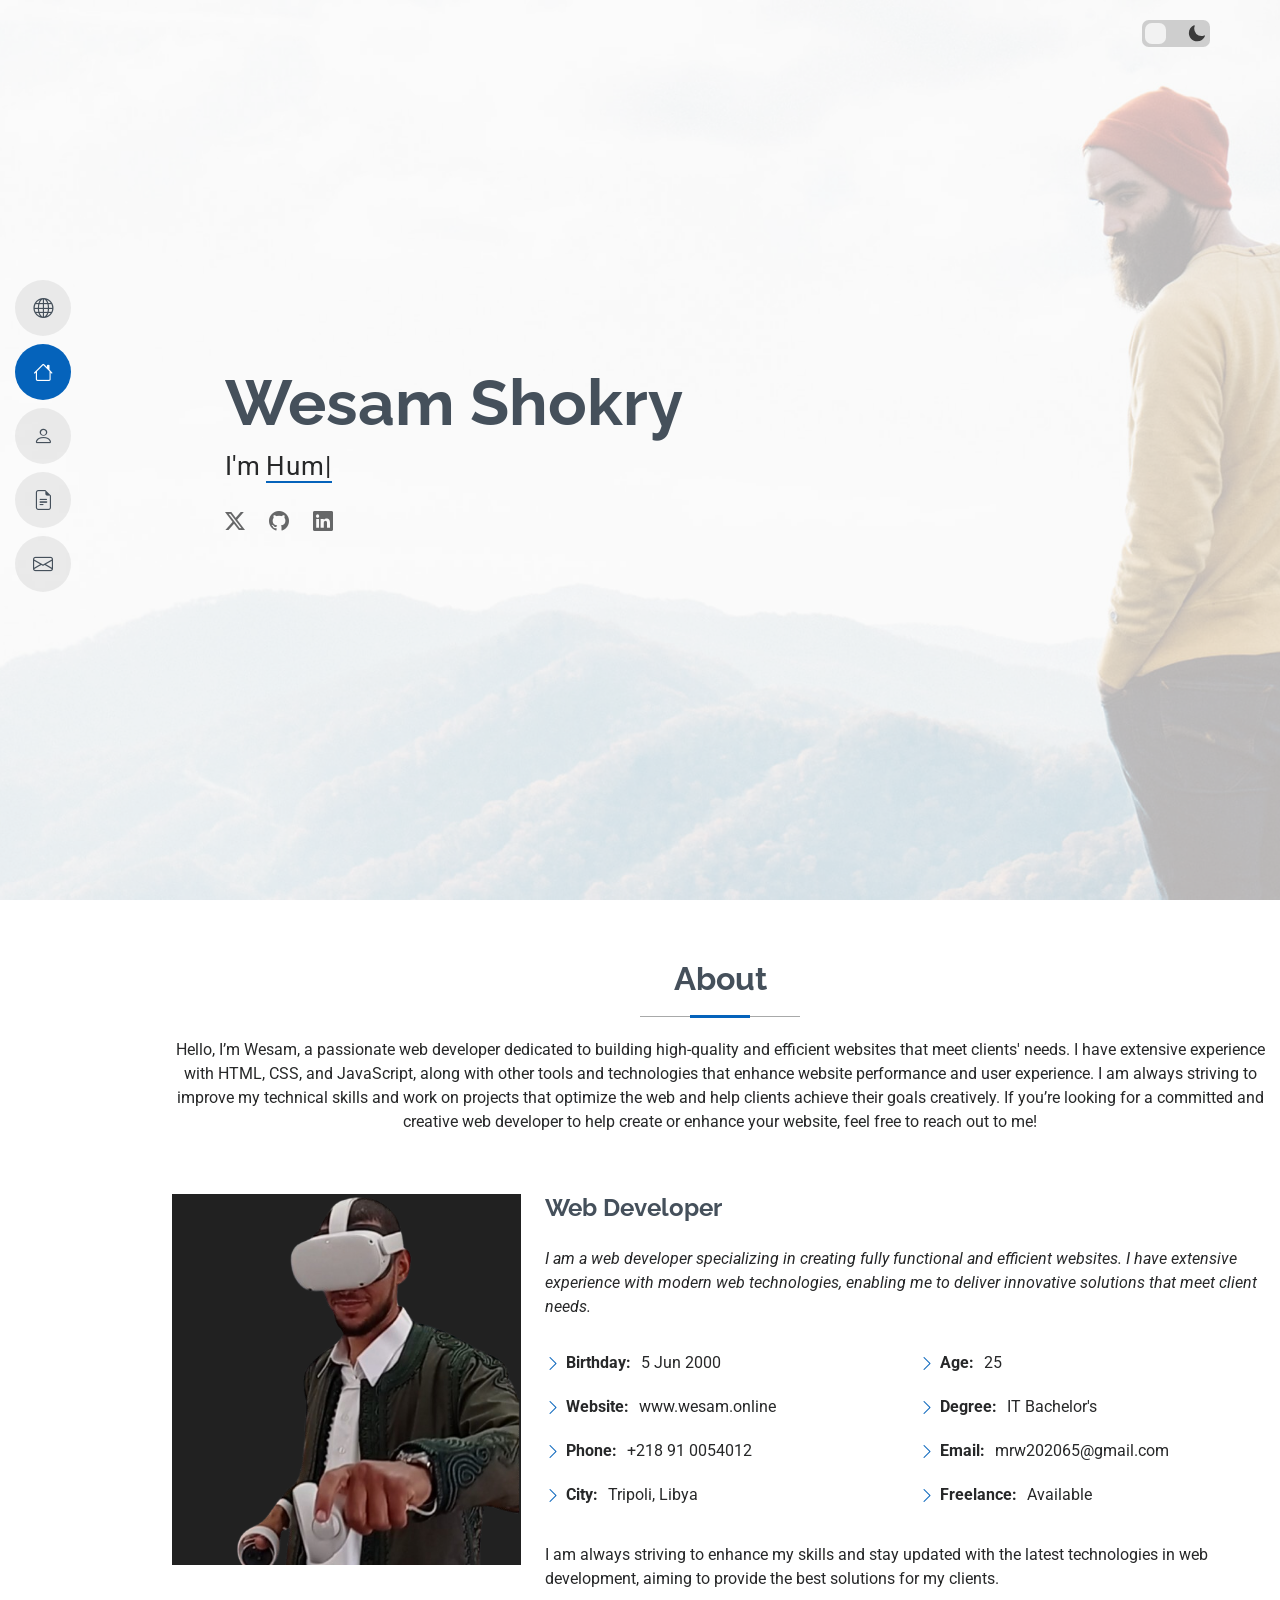
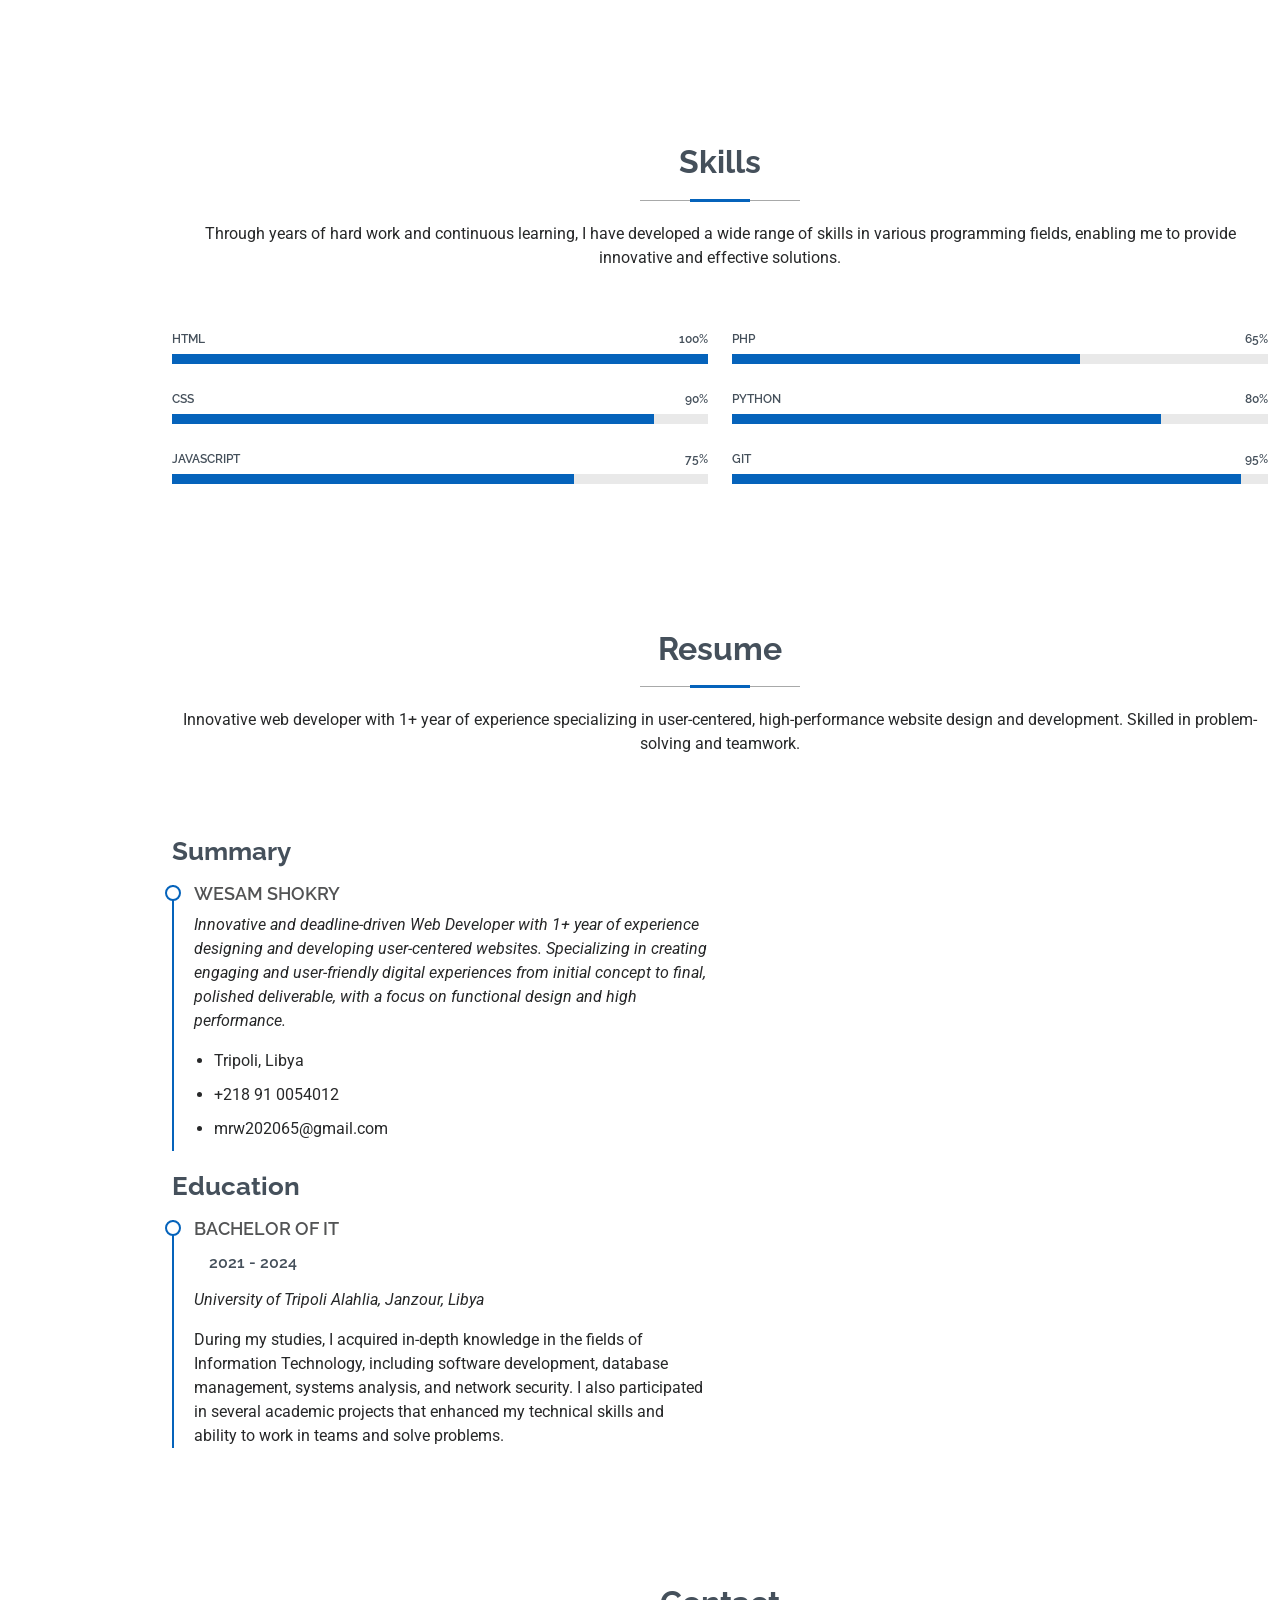
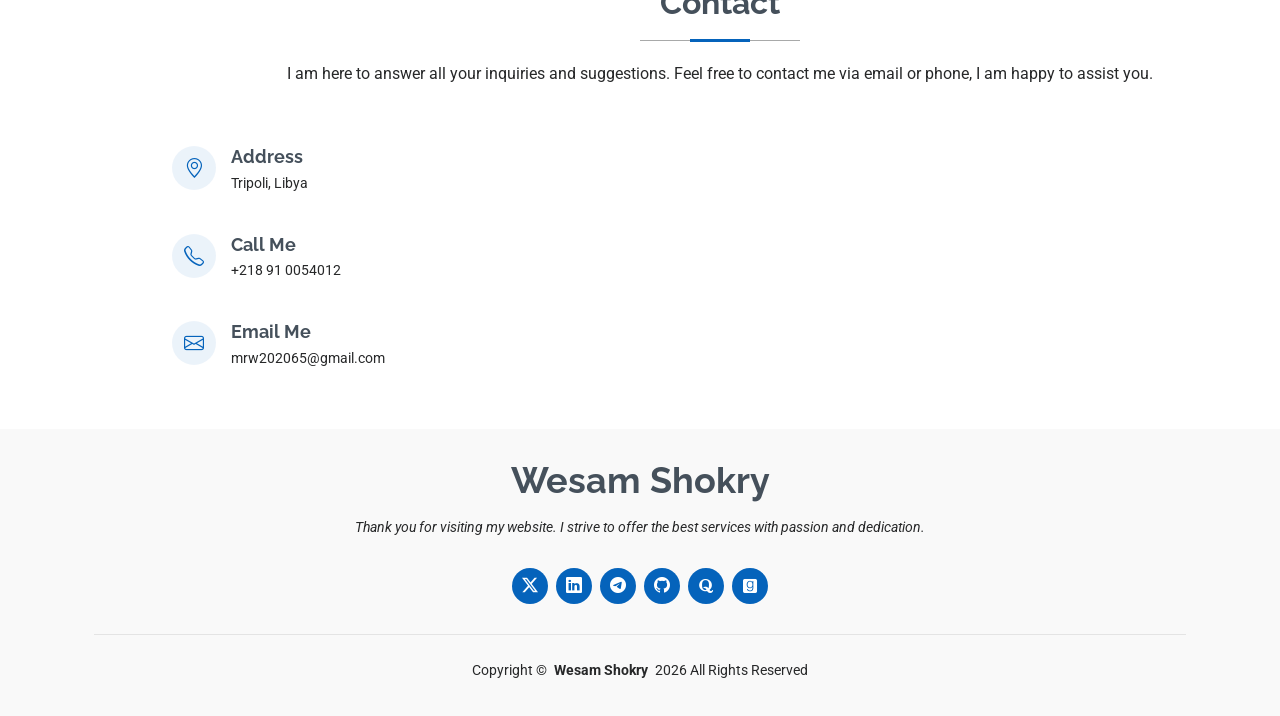
==== index.html @ 564a49e4 "more fixes" ====
<!DOCTYPE html>
<html lang="en">

<head>
  <meta charset="utf-8">
  <meta content="width=device-width, initial-scale=1.0" name="viewport">
  <title>Wesam | Web Developer</title>
  <meta content="Explore Wesam's portfolio, resume, and projects as a full-stack developer specializing in modern web technologies." name="description">
  <meta content="Wesam full-stack Developer Libya online front-end back-end php javascript html css bootstrap laravel web Freelance Freelancer btc bitcoin ai openai chatgpt Technology" name="keywords">
  
  <!-- Ads link -->
  <meta name="google-adsense-account" content="ca-pub-3912345418127431">

  <!-- Favicons -->
  <link href="assets/img/favicon.png" rel="icon">
  <link href="assets/img/apple-touch-icon.png" rel="apple-touch-icon">
  <link href="assets/img/android-chrome.png" rel="icon">

  <!-- Fonts -->
  <link href="https://fonts.googleapis.com" rel="preconnect">
  <link href="https://fonts.gstatic.com" rel="preconnect" crossorigin>
  <link href="https://fonts.googleapis.com/css2?family=Roboto:ital,wght@0,100;0,300;0,400;0,500;0,700;0,900;1,100;1,300;1,400;1,500;1,700;1,900&family=Poppins:ital,wght@0,100;0,200;0,300;0,400;0,500;0,600;0,700;0,800;0,900;1,100;1,200;1,300;1,400;1,500;1,600;1,700;1,800;1,900&family=Raleway:ital,wght@0,100;0,200;0,300;0,400;0,500;0,600;0,700;0,800;0,900;1,100;1,200;1,300;1,400;1,500;1,600;1,700;1,800;1,900&display=swap" rel="stylesheet">

  <!-- Vendor CSS Files -->
  <link href="assets/vendor/bootstrap/css/bootstrap.min.css" rel="stylesheet">
  <link href="assets/vendor/bootstrap-icons/bootstrap-icons.css" rel="stylesheet">
  <link href="assets/vendor/aos/aos.css" rel="stylesheet">
  <link href="assets/vendor/glightbox/css/glightbox.min.css" rel="stylesheet">
  <link href="assets/vendor/swiper/swiper-bundle.min.css" rel="stylesheet">

  <link href="https://cdnjs.cloudflare.com/ajax/libs/font-awesome/6.0.0/css/all.min.css" rel="stylesheet">


  <!-- Main CSS File -->
  <link href="assets/css/main.css" rel="stylesheet">
  <!-- Dark Theme CSS -->
  <link href="assets/css/dark.css" rel="stylesheet">
  

</head>

<body class="index-page">

  <!-- ************************************* -->
    
    <!-- Dark theme button -->
    <div class="theme-switch pos">
      <input type="checkbox" id="theme-checkbox" />
      <label for="theme-checkbox">
          <div></div>
          <span>
          <svg
              xmlns="http://www.w3.org/2000/svg"
              viewBox="0 0 24 24"
              fill="currentColor"
              class="w-6 h-6"
          >
              <path
              fill-rule="evenodd"
              d="M9.528 1.718a.75.75 0 01.162.819A8.97 8.97 0 009 6a9 9 0 009 9 8.97 8.97 0 003.463-.69.75.75 0 01.981.98 10.503 10.503 0 01-9.694 6.46c-5.799 0-10.5-4.701-10.5-10.5 0-4.368 2.667-8.112 6.46-9.694a.75.75 0 01.818.162z"
              clip-rule="evenodd"
              ></path>
          </svg>
          </span>
          <span>
          <svg
              xmlns="http://www.w3.org/2000/svg"
              viewBox="0 0 24 24"
              fill="currentColor"
              class="w-6 h-6"
          >
              <path
              d="M12 2.25a.75.75 0 01.75.75v2.25a.75.75 0 01-1.5 0V3a.75.75 0 01.75-.75zM7.5 12a4.5 4.5 0 119 0 4.5 4.5 0 01-9 0zM18.894 6.166a.75.75 0 00-1.06-1.06l-1.591 1.59a.75.75 0 101.06 1.061l1.591-1.59zM21.75 12a.75.75 0 01-.75.75h-2.25a.75.75 0 010-1.5H21a.75.75 0 01.75.75zM17.834 18.894a.75.75 0 001.06-1.06l-1.59-1.591a.75.75 0 10-1.061 1.06l1.59 1.591zM12 18a.75.75 0 01.75.75V21a.75.75 0 01-1.5 0v-2.25A.75.75 0 0112 18zM7.758 17.303a.75.75 0 00-1.061-1.06l-1.591 1.59a.75.75 0 001.06 1.061l1.591-1.59zM6 12a.75.75 0 01-.75.75H3a.75.75 0 010-1.5h2.25A.75.75 0 016 12zM6.697 7.757a.75.75 0 001.06-1.06l-1.59-1.591a.75.75 0 00-1.061 1.06l1.59 1.591z"
              ></path>
          </svg>
          </span>
      </label>
      </div>
      
      <!-- **************************************** -->
  

  <header id="header" class="header d-flex flex-column justify-content-center">

    <i class="header-toggle d-xl-none bi bi-list"></i>

    <nav id="navmenu" class="navmenu">
      <ul>
        <li><a href="/ar" class="lang-icon"><i class="bi bi-globe navicon"></i><span></span></a></li>
        <li><a href="#hero" class="active"><i class="bi bi-house navicon"></i><span>Home</span></a></li>
        <li><a href="#about"><i class="bi bi-person navicon"></i><span>About</span></a></li>
        <li><a href="#resume"><i class="bi bi-file-earmark-text navicon"></i><span>Resume</span></a></li>
        <!-- <li><a href="#"><i class="bi bi-images navicon"></i><span>Portfolio</span></a></li>
        <li><a href="#"><i class="bi bi-hdd-stack navicon"></i><span>Services</span></a></li> -->
        <li><a href="#contact"><i class="bi bi-envelope navicon"></i><span>Contact</span></a></li>
      </ul>
    </nav>

  </header>

  <main class="main">

    <!-- Hero Section -->
    <section id="hero" class="hero section light-background">

      <img src="assets/img/hero-bg.jpg" alt="">

      <div class="container" data-aos="zoom-out">
        <div class="row justify-content-center">
          <div class="col-lg-9">
            <h2>Wesam Shokry</h2>
            <p>I'm <span class="typed" data-typed-items="Human, Developer, Freelancer, Reader">Human</span><span class="typed-cursor typed-cursor--blink" aria-hidden="true"></span></p>
            <div class="social-links">
              <a href="https://x.com/Wesam2021ly" target="_blank" rel="nofollow"><i class="bi bi-twitter-x"></i></a>
              <a href="https://github.com/Wesam-1110111" target="_blank" rel="nofollow"><i class="bi bi-github"></i></a>
              <a href="https://www.linkedin.com/in/wesam-shokry-24a627332" target="_blank" rel="nofollow"><i class="bi bi-linkedin"></i></a>
            </div>
          </div>
        </div>
      </div>

    </section><!-- /Hero Section -->

    <!-- *** -->
    <!-- <br>
    <br>
    <br>
    <h2 aling="center">This page is under update.. <i class="bi bi-gear"></i></h2>
    <br>
    <br>
    <br> -->
    <!-- *** -->

    <!-- About Section -->
    <section id="about" class="about section">

      <!-- Section Title -->
      <div class="container section-title" data-aos="fade-up">
        <h2>About</h2>
        <p>
          Hello, I’m Wesam, a passionate web developer dedicated to building high-quality and efficient websites that meet clients' needs. I have extensive experience with HTML, CSS, and JavaScript, along with other tools and technologies that enhance website performance and user experience.
          I am always striving to improve my technical skills and work on projects that optimize the web and help clients achieve their goals creatively.
          If you’re looking for a committed and creative web developer to help create or enhance your website, feel free to reach out to me!
        </p>
      </div><!-- End Section Title -->

      <div class="container" data-aos="fade-up" data-aos-delay="100">

        <div class="row gy-4 justify-content-center">
          <div class="col-lg-4">
            <img src="assets/img/profile-img-2.png" class="img-fluid" alt="photo">
          </div>
          <div class="col-lg-8 content">
            <h2>Web Developer</h2>
            <p class="fst-italic py-3">
              I am a web developer specializing in creating fully functional and efficient websites. 
              I have extensive experience with modern web technologies, enabling me to deliver innovative solutions that meet client needs.
            </p>
            <div class="row">
              <div class="col-lg-6">
                <ul>
                  <li><i class="bi bi-chevron-right"></i> <strong>Birthday:</strong> <span>5 Jun 2000</span></li>
                  <li><i class="bi bi-chevron-right"></i> <strong>Website:</strong> <span>www.wesam.online</span></li>
                  <li><i class="bi bi-chevron-right"></i> <strong>Phone:</strong> <span>+218 91 0054012</span></li>
                  <li><i class="bi bi-chevron-right"></i> <strong>City:</strong> <span>Tripoli, Libya</span></li>
                </ul>
              </div>
              <div class="col-lg-6">
                <ul>
                  <li><i class="bi bi-chevron-right"></i> <strong>Age:</strong> <span>25</span></li>
                  <li><i class="bi bi-chevron-right"></i> <strong>Degree:</strong> <span>IT Bachelor's</span></li>
                  <li><i class="bi bi-chevron-right"></i> <strong>Email:</strong> <span>mrw202065@gmail.com</span></li>
                  <li><i class="bi bi-chevron-right"></i> <strong>Freelance:</strong> <span>Available</span></li>
                </ul>
              </div>
            </div>
            <p class="py-3">
              I am always striving to enhance my skills and stay updated with the latest technologies in web development,
               aiming to provide the best solutions for my clients.
            </p>
          </div>
        </div>

      </div>

    </section><!-- /About Section -->
    
    <!-- Skills Section -->
    <section id="skills" class="skills section">

      <!-- Section Title -->
      <div class="container section-title" data-aos="fade-up">
        <h2>Skills</h2>
        <p>Through years of hard work and continuous learning, I have developed a wide range of skills in various programming fields, enabling me to provide innovative and effective solutions.</p>
      </div><!-- End Section Title -->

      <div class="container" data-aos="fade-up" data-aos-delay="100">

        <div class="row skills-content skills-animation">

          <div class="col-lg-6">

            <div class="progress">
              <span class="skill"><span>HTML</span> <i class="val">100%</i></span>
              <div class="progress-bar-wrap">
                <div class="progress-bar" role="progressbar" aria-valuenow="100" aria-valuemin="0" aria-valuemax="100"></div>
              </div>
            </div><!-- End Skills Item -->

            <div class="progress">
              <span class="skill"><span>CSS</span> <i class="val">90%</i></span>
              <div class="progress-bar-wrap">
                <div class="progress-bar" role="progressbar" aria-valuenow="90" aria-valuemin="0" aria-valuemax="100"></div>
              </div>
            </div><!-- End Skills Item -->

            <div class="progress">
              <span class="skill"><span>JavaScript</span> <i class="val">75%</i></span>
              <div class="progress-bar-wrap">
                <div class="progress-bar" role="progressbar" aria-valuenow="75" aria-valuemin="0" aria-valuemax="100"></div>
              </div>
            </div><!-- End Skills Item -->

          </div>

          <div class="col-lg-6">

            <div class="progress">
              <span class="skill"><span>PHP</span> <i class="val">65%</i></span>
              <div class="progress-bar-wrap">
                <div class="progress-bar" role="progressbar" aria-valuenow="65" aria-valuemin="0" aria-valuemax="100"></div>
              </div>
            </div><!-- End Skills Item -->

            <div class="progress">
              <span class="skill"><span>Python</span> <i class="val">80%</i></span>
              <div class="progress-bar-wrap">
                <div class="progress-bar" role="progressbar" aria-valuenow="80" aria-valuemin="0" aria-valuemax="100"></div>
              </div>
            </div><!-- End Skills Item -->

            <div class="progress">
              <span class="skill"><span>Git</span> <i class="val">95%</i></span>
              <div class="progress-bar-wrap">
                <div class="progress-bar" role="progressbar" aria-valuenow="95" aria-valuemin="0" aria-valuemax="100"></div>
              </div>
            </div><!-- End Skills Item -->

          </div>

        </div>

      </div>

    </section><!-- /Skills Section -->
    

    <!-- Resume Section -->
    <section id="resume" class="resume section">

      <!-- Section Title -->
      <div class="container section-title" data-aos="fade-up">
        <h2>Resume</h2>
        <p>Innovative web developer with 1+ year of experience specializing in user-centered, high-performance website design and development. Skilled in problem-solving and teamwork.</p>
      </div><!-- End Section Title -->

      <div class="container">

        <div class="row">

          <div class="col-lg-6" data-aos="fade-up" data-aos-delay="100">
            <h3 class="resume-title">Summary</h3>

            <div class="resume-item pb-0">
              <h4>Wesam Shokry</h4>
              <p><em>Innovative and deadline-driven Web Developer with 1+ year of experience designing and developing user-centered websites. Specializing in creating engaging and user-friendly digital experiences from initial concept to final, polished deliverable, with a focus on functional design and high performance.</em></p>
              <ul>
                <li>Tripoli, Libya</li>
                <li>+218 91 0054012</li>
                <li>mrw202065@gmail.com</li>
              </ul>
            </div><!-- End Resume Item -->

            <h3 class="resume-title">Education</h3>
            <div class="resume-item">
              <h4>Bachelor of IT</h4>
              <h5>2021 - 2024</h5>
              <p><em>University of Tripoli Alahlia, Janzour, Libya</em></p>
              <p>
                During my studies, I acquired in-depth knowledge in the fields of Information Technology, 
                including software development, database management, systems analysis, and network security. 
                I also participated in several academic projects that enhanced my technical skills and ability to work in teams and solve problems.
              </p>
            </div><!-- End Resume Item -->

          </div>

          <!-- <div class="col-lg-6" data-aos="fade-up" data-aos-delay="200">
            <h3 class="resume-title">Professional Experience</h3>
            *
            * in the future
            *
          </div> -->

        </div>

      </div>

    </section><!-- /Resume Section -->

    <!-- Contact Section -->
    <section id="contact" class="contact section">

      <!-- Section Title -->
      <div class="container section-title" data-aos="fade-up">
        <h2>Contact</h2>
        <p>I am here to answer all your inquiries and suggestions. Feel free to contact me via email or phone, I am happy to assist you.</p>
      </div><!-- End Section Title -->

      <div class="container" data-aos="fade" data-aos-delay="100">

        <div class="row gy-4">

          <div class="col-lg-4">
            <div class="info-item d-flex" data-aos="fade-up" data-aos-delay="200">
              <i class="bi bi-geo-alt flex-shrink-0"></i>
              <div>
                <h3>Address</h3>
                <p>Tripoli, Libya</p>
              </div>
            </div><!-- End Info Item -->

            <div class="info-item d-flex" data-aos="fade-up" data-aos-delay="300">
              <i class="bi bi-telephone flex-shrink-0"></i>
              <div>
                <h3>Call Me</h3>
                <p>+218 91 0054012</p>
              </div>
            </div><!-- End Info Item -->

            <div class="info-item d-flex" data-aos="fade-up" data-aos-delay="400">
              <i class="bi bi-envelope flex-shrink-0"></i>
              <div>
                <h3>Email Me</h3>
                <p>mrw202065@gmail.com</p>
              </div>
            </div><!-- End Info Item -->

          </div>

          <!-- <div class="col-lg-8">
            <form action="forms/contact.php" method="post" class="php-email-form" data-aos="fade-up" data-aos-delay="200">
              <div class="row gy-4">

                <div class="col-md-6">
                  <input type="text" name="name" class="form-control" placeholder="Your Name" required="">
                </div>

                <div class="col-md-6 ">
                  <input type="email" class="form-control" name="email" placeholder="Your Email" required="">
                </div>

                <div class="col-md-12">
                  <input type="text" class="form-control" name="subject" placeholder="Subject" required="">
                </div>

                <div class="col-md-12">
                  <textarea class="form-control" name="message" rows="6" placeholder="Message" required=""></textarea>
                </div>

                <div class="col-md-12 text-center">
                  <div class="loading">Loading</div>
                  <div class="error-message"></div>
                  <div class="sent-message">Your message has been sent. Thank you!</div>

                  <button type="submit">Send Message</button>
                </div>

              </div>
            </form>
          </div>End Contact Form -->

        </div>

      </div>

    </section><!-- /Contact Section -->


  </main>

  <footer id="footer" class="footer position-relative light-background">
    <div class="container">
      <h3 class="sitename">Wesam Shokry</h3>
      <p>Thank you for visiting my website. I strive to offer the best services with passion and dedication.</p>
      <div class="social-links d-flex justify-content-center">
        <!-- wesam social media accounts-->
        <a href="https://x.com/Wesam2021ly" target="_blank" rel="nofollow"><i class="bi bi-twitter-x"></i></a>
        <a href="https://www.linkedin.com/in/wesam-shokry-24a627332" target="_blank" rel="nofollow"><i class="bi bi-linkedin"></i></a>
        <a href="https://t.me/Mr_w_23" target="_blank" rel="nofollow"><i class="bi bi-telegram"></i></a>
        <a href="https://github.com/Wesam-1110111" target="_blank" rel="nofollow"><i class="bi bi-github"></i></a>
        <a href="https://ar.quora.com/profile/Wesam-Freeman" target="_blank" rel="nofollow"><i class="fab fa-quora"></i></a>
        <a href="https://www.goodreads.com/user/show/162466451-wesam" target="_blank" rel="nofollow"><i class="fab fa-goodreads"></i></a>
        <!-- **** -->
      </div>
      <div class="container">
        <div class="copyright">
          <span>Copyright ©</span> <strong class="px-1 sitename">Wesam Shokry</strong> <span> <span class="date">2025</span> All Rights Reserved</span>
        </div>
        <div class="credits">
          

        </div>
      </div>
    </div>
  </footer>

  <!-- Scroll Top -->
  <a href="#" id="scroll-top" class="scroll-top d-flex align-items-center justify-content-center"><i class="bi bi-arrow-up-short"></i></a>

  <!-- Preloader -->
  <div id="preloader"></div>

  <!-- Vendor JS Files -->
  <script src="assets/vendor/bootstrap/js/bootstrap.bundle.min.js"></script>
  <script src="assets/vendor/php-email-form/validate.js"></script>
  <script src="assets/vendor/aos/aos.js"></script>
  <script src="assets/vendor/typed.js/typed.umd.js"></script>
  <script src="assets/vendor/purecounter/purecounter_vanilla.js"></script>
  <script src="assets/vendor/waypoints/noframework.waypoints.js"></script>
  <script src="assets/vendor/glightbox/js/glightbox.min.js"></script>
  <script src="assets/vendor/imagesloaded/imagesloaded.pkgd.min.js"></script>
  <script src="assets/vendor/isotope-layout/isotope.pkgd.min.js"></script>
  <script src="assets/vendor/swiper/swiper-bundle.min.js"></script>

  <!-- Main JS File -->
  <script src="assets/js/main.js"></script>
  <!-- Dark Theme JS -->
  <script src="assets/js/dark.js"></script>

</body>

</html>
---- assets/css/main.css ----
/**
* Template Name: MyResume
* Template URL: https://bootstrapmade.com/free-html-bootstrap-template-my-resume/
* Updated: Jun 29 2024 with Bootstrap v5.3.3
* Author: BootstrapMade.com
* License: https://bootstrapmade.com/license/
*/

/*--------------------------------------------------------------
# Font & Color Variables
# Help: https://bootstrapmade.com/color-system/
--------------------------------------------------------------*/
/* Fonts */
:root {
  --default-font: "Roboto",  system-ui, -apple-system, "Segoe UI", Roboto, "Helvetica Neue", Arial, "Noto Sans", "Liberation Sans", sans-serif, "Apple Color Emoji", "Segoe UI Emoji", "Segoe UI Symbol", "Noto Color Emoji";
  --heading-font: "Raleway",  sans-serif;
  --nav-font: "Poppins",  sans-serif;
}

/* Global Colors - The following color variables are used throughout the website. Updating them here will change the color scheme of the entire website */
:root { 
  --background-color: #ffffff; /* Background color for the entire website, including individual sections */
  --default-color: #272829; /* Default color used for the majority of the text content across the entire website */
  --heading-color: #45505b; /* Color for headings, subheadings and title throughout the website */
  --accent-color: #0563bb; /* Accent color that represents your brand on the website. It's used for buttons, links, and other elements that need to stand out */
  --surface-color: #ffffff; /* The surface color is used as a background of boxed elements within sections, such as cards, icon boxes, or other elements that require a visual separation from the global background. */
  --contrast-color: #ffffff; /* Contrast color for text, ensuring readability against backgrounds of accent, heading, or default colors. */
}

/* Nav Menu Colors - The following color variables are used specifically for the navigation menu. They are separate from the global colors to allow for more customization options */
:root {
  --nav-color: #45505b;  /* The default color of the main navmenu links */
  --nav-hover-color: #0563bb; /* Applied to main navmenu links when they are hovered over or active */
  --nav-mobile-background-color: #ffffff; /* Used as the background color for mobile navigation menu */
  --nav-dropdown-background-color: #ffffff; /* Used as the background color for dropdown items that appear when hovering over primary navigation items */
  --nav-dropdown-color: #212529; /* Used for navigation links of the dropdown items in the navigation menu. */
  --nav-dropdown-hover-color: #0563bb; /* Similar to --nav-hover-color, this color is applied to dropdown navigation links when they are hovered over. */
}

/* Color Presets - These classes override global colors when applied to any section or element, providing reuse of the sam color scheme. */

.light-background {
  --background-color: #f9f9f9;
  --surface-color: #ffffff;
}

.dark-background {
  --background-color: #060606;
  --default-color: #ffffff;
  --heading-color: #ffffff;
  --surface-color: #252525;
  --contrast-color: #ffffff;
}

/* Smooth scroll */
:root {
  scroll-behavior: smooth;
}

/*--------------------------------------------------------------
# General Styling & Shared Classes
--------------------------------------------------------------*/
body {
  color: var(--default-color);
  background-color: var(--background-color);
  font-family: var(--default-font);
}

a {
  color: var(--accent-color);
  text-decoration: none;
  transition: 0.3s;
}

a:hover {
  color: color-mix(in srgb, var(--accent-color), transparent 25%);
  text-decoration: none;
}

h1,
h2,
h3,
h4,
h5,
h6 {
  color: var(--heading-color);
  font-family: var(--heading-font);
}

/* PHP Email Form Messages
------------------------------*/
.php-email-form .error-message {
  display: none;
  background: #df1529;
  color: #ffffff;
  text-align: left;
  padding: 15px;
  margin-bottom: 24px;
  font-weight: 600;
}

.php-email-form .sent-message {
  display: none;
  color: #ffffff;
  background: #059652;
  text-align: center;
  padding: 15px;
  margin-bottom: 24px;
  font-weight: 600;
}

.php-email-form .loading {
  display: none;
  background: var(--surface-color);
  text-align: center;
  padding: 15px;
  margin-bottom: 24px;
}

.php-email-form .loading:before {
  content: "";
  display: inline-block;
  border-radius: 50%;
  width: 24px;
  height: 24px;
  margin: 0 10px -6px 0;
  border: 3px solid var(--accent-color);
  border-top-color: var(--surface-color);
  animation: php-email-form-loading 1s linear infinite;
}

@keyframes php-email-form-loading {
  0% {
    transform: rotate(0deg);
  }

  100% {
    transform: rotate(360deg);
  }
}

/*--------------------------------------------------------------
# Global Header
--------------------------------------------------------------*/
.header {
  color: var(--default-color);
  position: fixed;
  top: 0;
  left: 0;
  /* right: 0; */
  bottom: 0;
  padding: 0 15px;
  transition: all ease-in-out 0.3s;
  overflow-y: auto;
  z-index: 997;
  min-width: 200px;
}

@media (max-width: 1199px) {
  .header {
    background-color: var(--background-color);
    border-right: 1px solid color-mix(in srgb, var(--default-color), transparent 90%);
    width: 300px;
    left: -100%;
  }
}

@media (min-width: 1200px) and (max-width: 1600px) {
  .header~main {
    margin-left: 160px;
  }

  .header~main .hero {
    margin-left: -160px;
    width: 100vw;
  }
}

.header.header-show {
  left: 0;
}

.header .header-toggle {
  color: var(--contrast-color);
  background-color: var(--accent-color);
  font-size: 22px;
  display: flex;
  align-items: center;
  justify-content: center;
  width: 40px;
  height: 40px;
  border-radius: 50%;
  cursor: pointer;
  position: fixed;
  top: 15px;
  right: 15px;
  z-index: 9999;
  transition: background-color 0.3s;
}

.header .header-toggle:hover {
  color: var(--contrast-color);
  background-color: color-mix(in srgb, var(--accent-color) 90%, white 15%);
}

/*--------------------------------------------------------------
# Navigation Menu
--------------------------------------------------------------*/
.navmenu {
  padding: 0;
  z-index: 9997;
}

.navmenu ul {
  list-style: none;
  padding: 0 0 20px 0;
  margin: 0;
  width: 140px;
}

.navmenu a,
.navmenu a:focus {
  color: var(--nav-color);
  font-family: var(--nav-font);
  display: flex;
  align-items: center;
  padding: 10px 18px;
  margin-bottom: 8px;
  font-size: 15px;
  border-radius: 50px;
  background: color-mix(in srgb, var(--default-color), transparent 92%);
  height: 56px;
  width: 100%;
  overflow: hidden;
  transition: 0.3s;
}

.navmenu a i,
.navmenu a:focus i {
  font-size: 20px;
}

.navmenu a span,
.navmenu a:focus span {
  padding: 0 5px 0 7px;
}

@media (min-width: 992px) {

  .navmenu a,
  .navmenu a:focus {
    max-width: 56px;
  }

  .navmenu a span,
  .navmenu a:focus span {
    display: none;
  }
}

.navmenu a:hover,
.navmenu .active,
.navmenu .active:focus,
.navmenu li:hover>a {
  color: var(--contrast-color);
  background: var(--nav-hover-color);
}

.navmenu a:hover,
.navmenu li:hover>a {
  max-width: 100%;
  color: var(--contrast-color);
}

.navmenu a:hover span,
.navmenu li:hover>a span {
  display: block;
}

/*--------------------------------------------------------------
# Global Footer
--------------------------------------------------------------*/
.footer {
  color: var(--default-color);
  background-color: var(--background-color);
  font-size: 14px;
  text-align: center;
  padding: 30px 0;
  position: relative;
}

.footer h3 {
  font-size: 36px;
  font-weight: 700;
  position: relative;
  padding: 0;
  margin: 0 0 15px 0;
}

.footer p {
  font-size: 15;
  font-style: italic;
  padding: 0;
  margin: 0 0 30px 0;
}

.footer .social-links {
  margin: 0 0 30px 0;
}

.footer .social-links a {
  font-size: 16px;
  display: flex;
  align-items: center;
  justify-content: center;
  background: var(--accent-color);
  color: var(--contrast-color);
  line-height: 1;
  margin: 0 4px;
  border-radius: 50%;
  text-align: center;
  width: 36px;
  height: 36px;
  transition: 0.3s;
}

.footer .social-links a:hover {
  background: color-mix(in srgb, var(--accent-color), transparent 20%);
  text-decoration: none;
}

.footer .copyright {
  padding-top: 25px;
  border-top: 1px solid color-mix(in srgb, var(--default-color), transparent 90%);
}

.footer .credits {
  font-size: 13px;
  padding-top: 5px;
}

/*--------------------------------------------------------------
# Preloader
--------------------------------------------------------------*/
#preloader {
  position: fixed;
  inset: 0;
  z-index: 999999;
  overflow: hidden;
  background: var(--background-color);
  transition: all 0.6s ease-out;
}

#preloader:before {
  content: "";
  position: fixed;
  top: calc(50% - 30px);
  left: calc(50% - 30px);
  border: 6px solid #ffffff;
  border-color: var(--accent-color) transparent var(--accent-color) transparent;
  border-radius: 50%;
  width: 60px;
  height: 60px;
  animation: animate-preloader 1.5s linear infinite;
}

@keyframes animate-preloader {
  0% {
    transform: rotate(0deg);
  }

  100% {
    transform: rotate(360deg);
  }
}

/*--------------------------------------------------------------
# Scroll Top Button
--------------------------------------------------------------*/
.scroll-top {
  position: fixed;
  visibility: hidden;
  opacity: 0;
  right: 15px;
  bottom: -15px;
  z-index: 99999;
  background-color: var(--accent-color);
  width: 44px;
  height: 44px;
  border-radius: 50px;
  transition: all 0.4s;
}

.scroll-top i {
  font-size: 24px;
  color: var(--contrast-color);
  line-height: 0;
}

.scroll-top:hover {
  background-color: color-mix(in srgb, var(--accent-color), transparent 20%);
  color: var(--contrast-color);
}

.scroll-top.active {
  visibility: visible;
  opacity: 1;
  bottom: 15px;
}

/*--------------------------------------------------------------
# Disable aos animation delay on mobile devices
--------------------------------------------------------------*/
@media screen and (max-width: 768px) {
  [data-aos-delay] {
    transition-delay: 0 !important;
  }
}

/*--------------------------------------------------------------
# Global Page Titles & Breadcrumbs
--------------------------------------------------------------*/
.page-title {
  --background-color: color-mix(in srgb, var(--default-color), transparent 96%);
  color: var(--default-color);
  background-color: var(--background-color);
  padding: 20px 0;
  position: relative;
}

.page-title h1 {
  font-size: 28px;
  font-weight: 700;
  margin: 0;
}

.page-title .breadcrumbs ol {
  display: flex;
  flex-wrap: wrap;
  list-style: none;
  padding: 0 0 10px 0;
  margin: 0;
  font-size: 14px;
  font-weight: 400;
}

.page-title .breadcrumbs ol li+li {
  padding-left: 10px;
}

.page-title .breadcrumbs ol li+li::before {
  content: "/";
  display: inline-block;
  padding-right: 10px;
  color: color-mix(in srgb, var(--default-color), transparent 70%);
}

/*--------------------------------------------------------------
# Global Sections
--------------------------------------------------------------*/
section,
.section {
  color: var(--default-color);
  background-color: var(--background-color);
  padding: 60px 0;
  overflow: clip;
}

/*--------------------------------------------------------------
# Global Section Titles
--------------------------------------------------------------*/
.section-title {
  text-align: center;
  padding-bottom: 60px;
  position: relative;
}

.section-title h2 {
  font-size: 32px;
  font-weight: 700;
  margin-bottom: 20px;
  padding-bottom: 20px;
  position: relative;
}

.section-title h2:before {
  content: "";
  position: absolute;
  display: block;
  width: 160px;
  height: 1px;
  background: color-mix(in srgb, var(--default-color), transparent 60%);
  left: 0;
  right: 0;
  bottom: 1px;
  margin: auto;
}

.section-title h2::after {
  content: "";
  position: absolute;
  display: block;
  width: 60px;
  height: 3px;
  background: var(--accent-color);
  left: 0;
  right: 0;
  bottom: 0;
  margin: auto;
}

.section-title p {
  margin-bottom: 0;
}

/*--------------------------------------------------------------
# Hero Section
--------------------------------------------------------------*/
.hero {
  width: 100%;
  min-height: 100vh;
  position: relative;
  padding: 80px 0;
  display: flex;
  align-items: center;
  justify-content: center;
}

.hero img {
  position: absolute;
  inset: 0;
  display: block;
  width: 100%;
  height: 100%;
  object-fit: cover;
  z-index: 1;
}

.hero:before {
  content: "";
  background: color-mix(in srgb, var(--background-color), transparent 30%);
  position: absolute;
  inset: 0;
  z-index: 2;
}

.hero .container {
  position: relative;
  z-index: 3;
}

.hero h2 {
  margin: 0;
  font-size: 64px;
  font-weight: 700;
}

.hero p {
  margin: 5px 0 0 0;
  font-size: 26px;
}

.hero p span {
  letter-spacing: 1px;
  border-bottom: 2px solid var(--accent-color);
}

.hero .social-links {
  margin-top: 25px;
}

.hero .social-links a {
  font-size: 20px;
  display: inline-block;
  color: color-mix(in srgb, var(--default-color), transparent 30%);
  line-height: 1;
  margin-right: 20px;
  transition: 0.3s;
}

.hero .social-links a:hover {
  color: var(--accent-color);
}

@media (max-width: 768px) {
  .hero h2 {
    font-size: 32px;
  }

  .hero p {
    font-size: 20px;
  }
}

/*--------------------------------------------------------------
# About Section
--------------------------------------------------------------*/
.about .content h2 {
  font-weight: 700;
  font-size: 24px;
}

.about .content ul {
  list-style: none;
  padding: 0;
}

.about .content ul li {
  margin-bottom: 20px;
  display: flex;
  align-items: center;
}

.about .content ul strong {
  margin-right: 10px;
}

.about .content ul i {
  font-size: 16px;
  margin-right: 5px;
  color: var(--accent-color);
  line-height: 0;
}

/*--------------------------------------------------------------
# Stats Section
--------------------------------------------------------------*/
.stats i {
  background-color: var(--accent-color);
  color: var(--contrast-color);
  width: 54px;
  height: 54px;
  font-size: 24px;
  border-radius: 50px;
  display: inline-flex;
  align-items: center;
  justify-content: center;
  position: relative;
  z-index: 1;
}

.stats .stats-item {
  margin-top: 10px;
  width: 100%;
  position: relative;
  text-align: center;
  z-index: 0;
}

.stats .stats-item span {
  font-size: 36px;
  display: block;
  font-weight: 700;
  color: color-mix(in srgb, var(--default-color), transparent 20%);
}

.stats .stats-item p {
  padding: 0;
  margin: 0;
  color: color-mix(in srgb, var(--default-color), transparent 50%);
  font-size: 16px;
}

/*--------------------------------------------------------------
# Skills Section
--------------------------------------------------------------*/
.skills .progress {
  height: 60px;
  display: block;
  background: none;
  border-radius: 0;
}

.skills .progress .skill {
  color: var(--heading-color);
  padding: 0;
  margin: 0 0 6px 0;
  text-transform: uppercase;
  display: block;
  font-weight: 600;
  font-family: var(--heading-font);
}

.skills .progress .skill .val {
  float: right;
  font-style: normal;
}

.skills .progress-bar-wrap {
  background: color-mix(in srgb, var(--default-color), transparent 90%);
  height: 10px;
}

.skills .progress-bar {
  width: 1px;
  height: 10px;
  transition: 0.9s;
  background-color: var(--accent-color);
}

/*--------------------------------------------------------------
# Resume Section
--------------------------------------------------------------*/
.resume .resume-title {
  color: var(--heading-color);
  font-size: 26px;
  font-weight: 700;
  margin-top: 20px;
  margin-bottom: 20px;
}

.resume .resume-item {
  padding: 0 0 20px 20px;
  margin-top: -2px;
  border-left: 2px solid var(--accent-color);
  position: relative;
}

.resume .resume-item h4 {
  line-height: 18px;
  font-size: 18px;
  font-weight: 600;
  text-transform: uppercase;
  color: color-mix(in srgb, var(--default-color), transparent 20%);
  margin-bottom: 10px;
}

.resume .resume-item h5 {
  font-size: 16px;
  padding: 5px 15px;
  display: inline-block;
  font-weight: 600;
  margin-bottom: 10px;
}

.resume .resume-item ul {
  padding-left: 20px;
}

.resume .resume-item ul li {
  padding-bottom: 10px;
}

.resume .resume-item:last-child {
  padding-bottom: 0;
}

.resume .resume-item::before {
  content: "";
  position: absolute;
  width: 16px;
  height: 16px;
  border-radius: 50px;
  left: -9px;
  top: 0;
  background: var(--background-color);
  border: 2px solid var(--accent-color);
}

/*--------------------------------------------------------------
# Portfolio Section
--------------------------------------------------------------*/
.portfolio .portfolio-filters {
  padding: 0;
  margin: 0 auto 20px auto;
  list-style: none;
  text-align: center;
}

.portfolio .portfolio-filters li {
  cursor: pointer;
  display: inline-block;
  padding: 8px 20px 10px 20px;
  margin: 0;
  font-size: 15px;
  font-weight: 500;
  line-height: 1;
  margin-bottom: 5px;
  border-radius: 50px;
  transition: all 0.3s ease-in-out;
  font-family: var(--heading-font);
}

.portfolio .portfolio-filters li:hover,
.portfolio .portfolio-filters li.filter-active {
  color: var(--contrast-color);
  background-color: var(--accent-color);
}

.portfolio .portfolio-filters li:first-child {
  margin-left: 0;
}

.portfolio .portfolio-filters li:last-child {
  margin-right: 0;
}

@media (max-width: 575px) {
  .portfolio .portfolio-filters li {
    font-size: 14px;
    margin: 0 0 10px 0;
  }
}

.portfolio .portfolio-item {
  position: relative;
  overflow: hidden;
}

.portfolio .portfolio-item .portfolio-info {
  opacity: 0;
  position: absolute;
  left: 12px;
  right: 12px;
  bottom: -100%;
  z-index: 3;
  transition: all ease-in-out 0.5s;
  background: color-mix(in srgb, var(--background-color), transparent 10%);
  padding: 15px;
}

.portfolio .portfolio-item .portfolio-info h4 {
  font-size: 18px;
  font-weight: 600;
  padding-right: 50px;
}

.portfolio .portfolio-item .portfolio-info p {
  color: color-mix(in srgb, var(--default-color), transparent 30%);
  font-size: 14px;
  margin-bottom: 0;
  padding-right: 50px;
}

.portfolio .portfolio-item .portfolio-info .preview-link,
.portfolio .portfolio-item .portfolio-info .details-link {
  position: absolute;
  right: 50px;
  font-size: 24px;
  top: calc(50% - 14px);
  color: color-mix(in srgb, var(--default-color), transparent 30%);
  transition: 0.3s;
  line-height: 0;
}

.portfolio .portfolio-item .portfolio-info .preview-link:hover,
.portfolio .portfolio-item .portfolio-info .details-link:hover {
  color: var(--accent-color);
}

.portfolio .portfolio-item .portfolio-info .details-link {
  right: 14px;
  font-size: 28px;
}

.portfolio .portfolio-item:hover .portfolio-info {
  opacity: 1;
  bottom: 0;
}

/*--------------------------------------------------------------
# Services Section
--------------------------------------------------------------*/
.services .service-item {
  background-color: var(--surface-color);
  box-shadow: 0px 5px 90px 0px rgba(0, 0, 0, 0.1);
  height: 100%;
  padding: 60px 30px;
  text-align: center;
  transition: 0.3s;
  border-radius: 5px;
}

.services .service-item .icon {
  margin: 0 auto;
  width: 100px;
  height: 100px;
  display: flex;
  align-items: center;
  justify-content: center;
  transition: ease-in-out 0.3s;
  position: relative;
}

.services .service-item .icon i {
  font-size: 36px;
  transition: 0.5s;
  position: relative;
}

.services .service-item .icon svg {
  position: absolute;
  top: 0;
  left: 0;
}

.services .service-item .icon svg path {
  transition: 0.5s;
  fill: color-mix(in srgb, var(--default-color), transparent 95%);
}

.services .service-item h3 {
  font-weight: 700;
  margin: 10px 0 15px 0;
  font-size: 22px;
}

.services .service-item p {
  line-height: 24px;
  font-size: 14px;
  margin-bottom: 0;
}

.services .service-item:hover {
  box-shadow: 0px 5px 35px 0px rgba(0, 0, 0, 0.1);
}

.services .service-item.item-cyan i {
  color: #0dcaf0;
}

.services .service-item.item-cyan:hover .icon i {
  color: #fff;
}

.services .service-item.item-cyan:hover .icon path {
  fill: #0dcaf0;
}

.services .service-item.item-orange i {
  color: #fd7e14;
}

.services .service-item.item-orange:hover .icon i {
  color: #fff;
}

.services .service-item.item-orange:hover .icon path {
  fill: #fd7e14;
}

.services .service-item.item-teal i {
  color: #20c997;
}

.services .service-item.item-teal:hover .icon i {
  color: #fff;
}

.services .service-item.item-teal:hover .icon path {
  fill: #20c997;
}

.services .service-item.item-red i {
  color: #df1529;
}

.services .service-item.item-red:hover .icon i {
  color: #fff;
}

.services .service-item.item-red:hover .icon path {
  fill: #df1529;
}

.services .service-item.item-indigo i {
  color: #6610f2;
}

.services .service-item.item-indigo:hover .icon i {
  color: #fff;
}

.services .service-item.item-indigo:hover .icon path {
  fill: #6610f2;
}

.services .service-item.item-pink i {
  color: #f3268c;
}

.services .service-item.item-pink:hover .icon i {
  color: #fff;
}

.services .service-item.item-pink:hover .icon path {
  fill: #f3268c;
}

/*--------------------------------------------------------------
# Testimonials Section
--------------------------------------------------------------*/
.testimonials .testimonials-carousel,
.testimonials .testimonials-slider {
  overflow: hidden;
}

.testimonials .testimonial-item .testimonial-content {
  border-left: 3px solid var(--accent-color);
  padding-left: 30px;
}

.testimonials .testimonial-item .testimonial-img {
  border-radius: 50%;
  border: 4px solid var(--background-color);
  margin: 0 auto;
}

.testimonials .testimonial-item h3 {
  font-size: 20px;
  font-weight: bold;
  margin: 10px 0 5px 0;
}

.testimonials .testimonial-item h4 {
  font-size: 14px;
  color: color-mix(in srgb, var(--default-color), transparent 40%);
  margin: 0 0 10px 0;
}

.testimonials .testimonial-item .stars i {
  color: #ffc107;
  margin: 0 1px;
}

.testimonials .testimonial-item .quote-icon-left,
.testimonials .testimonial-item .quote-icon-right {
  color: color-mix(in srgb, var(--accent-color), transparent 50%);
  font-size: 26px;
  line-height: 0;
}

.testimonials .testimonial-item .quote-icon-left {
  display: inline-block;
  left: -5px;
  position: relative;
}

.testimonials .testimonial-item .quote-icon-right {
  display: inline-block;
  right: -5px;
  position: relative;
  top: 10px;
  transform: scale(-1, -1);
}

.testimonials .testimonial-item p {
  font-style: italic;
}

.testimonials .swiper-wrapper {
  height: auto;
}

.testimonials .swiper-pagination {
  margin-top: 30px;
  position: relative;
}

.testimonials .swiper-pagination .swiper-pagination-bullet {
  width: 12px;
  height: 12px;
  background-color: color-mix(in srgb, var(--default-color), transparent 85%);
  opacity: 1;
}

.testimonials .swiper-pagination .swiper-pagination-bullet-active {
  background-color: var(--accent-color);
}

/*--------------------------------------------------------------
# Contact Section
--------------------------------------------------------------*/
.contact .info-item+.info-item {
  margin-top: 40px;
}

.contact .info-item i {
  color: var(--accent-color);
  background: color-mix(in srgb, var(--accent-color), transparent 92%);
  font-size: 20px;
  width: 44px;
  height: 44px;
  display: flex;
  justify-content: center;
  align-items: center;
  border-radius: 50px;
  transition: all 0.3s ease-in-out;
  margin-right: 15px;
}

.contact .info-item h3 {
  padding: 0;
  font-size: 18px;
  font-weight: 700;
  margin-bottom: 5px;
}

.contact .info-item p {
  padding: 0;
  margin-bottom: 0;
  font-size: 14px;
}

.contact .info-item:hover i {
  background: var(--accent-color);
  color: var(--contrast-color);
}

.contact .php-email-form {
  height: 100%;
}

.contact .php-email-form input[type=text],
.contact .php-email-form input[type=email],
.contact .php-email-form textarea {
  font-size: 14px;
  padding: 10px 15px;
  box-shadow: none;
  border-radius: 0;
  color: var(--default-color);
  background-color: color-mix(in srgb, var(--background-color), transparent 50%);
  border-color: color-mix(in srgb, var(--default-color), transparent 80%);
}

.contact .php-email-form input[type=text]:focus,
.contact .php-email-form input[type=email]:focus,
.contact .php-email-form textarea:focus {
  border-color: var(--accent-color);
}

.contact .php-email-form input[type=text]::placeholder,
.contact .php-email-form input[type=email]::placeholder,
.contact .php-email-form textarea::placeholder {
  color: color-mix(in srgb, var(--default-color), transparent 70%);
}

.contact .php-email-form button[type=submit] {
  color: var(--contrast-color);
  background: var(--accent-color);
  border: 0;
  padding: 10px 30px;
  transition: 0.4s;
  border-radius: 50px;
}

.contact .php-email-form button[type=submit]:hover {
  background: color-mix(in srgb, var(--accent-color), transparent 25%);
}

/*--------------------------------------------------------------
# Portfolio Details Section
--------------------------------------------------------------*/
.portfolio-details .portfolio-details-slider img {
  width: 100%;
}

.portfolio-details .swiper-wrapper {
  height: auto;
}

.portfolio-details .swiper-button-prev,
.portfolio-details .swiper-button-next {
  width: 48px;
  height: 48px;
}

.portfolio-details .swiper-button-prev:after,
.portfolio-details .swiper-button-next:after {
  color: rgba(255, 255, 255, 0.8);
  background-color: rgba(0, 0, 0, 0.15);
  font-size: 24px;
  border-radius: 50%;
  width: 48px;
  height: 48px;
  display: flex;
  align-items: center;
  justify-content: center;
  transition: 0.3s;
}

.portfolio-details .swiper-button-prev:hover:after,
.portfolio-details .swiper-button-next:hover:after {
  background-color: rgba(0, 0, 0, 0.3);
}

@media (max-width: 575px) {

  .portfolio-details .swiper-button-prev,
  .portfolio-details .swiper-button-next {
    display: none;
  }
}

.portfolio-details .swiper-pagination {
  margin-top: 20px;
  position: relative;
}

.portfolio-details .swiper-pagination .swiper-pagination-bullet {
  width: 10px;
  height: 10px;
  background-color: color-mix(in srgb, var(--default-color), transparent 85%);
  opacity: 1;
}

.portfolio-details .swiper-pagination .swiper-pagination-bullet-active {
  background-color: var(--accent-color);
}

.portfolio-details .portfolio-info h3 {
  font-size: 22px;
  font-weight: 700;
  margin-bottom: 20px;
  padding-bottom: 20px;
  position: relative;
}

.portfolio-details .portfolio-info h3:after {
  content: "";
  position: absolute;
  display: block;
  width: 50px;
  height: 3px;
  background: var(--accent-color);
  left: 0;
  bottom: 0;
}

.portfolio-details .portfolio-info ul {
  list-style: none;
  padding: 0;
  font-size: 15px;
}

.portfolio-details .portfolio-info ul li {
  display: flex;
  flex-direction: column;
  padding-bottom: 15px;
}

.portfolio-details .portfolio-info ul strong {
  text-transform: uppercase;
  font-weight: 400;
  color: color-mix(in srgb, var(--default-color), transparent 50%);
  font-size: 14px;
}

.portfolio-details .portfolio-info .btn-visit {
  padding: 8px 40px;
  background: var(--accent-color);
  color: var(--contrast-color);
  border-radius: 50px;
  transition: 0.3s;
}

.portfolio-details .portfolio-info .btn-visit:hover {
  background: color-mix(in srgb, var(--accent-color), transparent 20%);
}

.portfolio-details .portfolio-description h2 {
  font-size: 26px;
  font-weight: 700;
  margin-bottom: 20px;
}

.portfolio-details .portfolio-description p {
  padding: 0;
}

.portfolio-details .portfolio-description .testimonial-item {
  padding: 30px 30px 0 30px;
  position: relative;
  background: color-mix(in srgb, var(--default-color), transparent 97%);
  margin-bottom: 50px;
}

.portfolio-details .portfolio-description .testimonial-item .testimonial-img {
  width: 90px;
  border-radius: 50px;
  border: 6px solid var(--background-color);
  float: left;
  margin: 0 10px 0 0;
}

.portfolio-details .portfolio-description .testimonial-item h3 {
  font-size: 18px;
  font-weight: bold;
  margin: 15px 0 5px 0;
  padding-top: 20px;
}

.portfolio-details .portfolio-description .testimonial-item h4 {
  font-size: 14px;
  color: #6c757d;
  margin: 0;
}

.portfolio-details .portfolio-description .testimonial-item .quote-icon-left,
.portfolio-details .portfolio-description .testimonial-item .quote-icon-right {
  color: color-mix(in srgb, var(--accent-color), transparent 50%);
  font-size: 26px;
  line-height: 0;
}

.portfolio-details .portfolio-description .testimonial-item .quote-icon-left {
  display: inline-block;
  left: -5px;
  position: relative;
}

.portfolio-details .portfolio-description .testimonial-item .quote-icon-right {
  display: inline-block;
  right: -5px;
  position: relative;
  top: 10px;
  transform: scale(-1, -1);
}

.portfolio-details .portfolio-description .testimonial-item p {
  font-style: italic;
  margin: 0 0 15px 0 0 0;
  padding: 0;
}

/*--------------------------------------------------------------
# Service Details Section
--------------------------------------------------------------*/
.service-details .service-box {
  padding: 20px;
  box-shadow: 0px 2px 20px rgba(0, 0, 0, 0.1);
}

.service-details .service-box+.service-box {
  margin-top: 30px;
}

.service-details .service-box h4 {
  font-size: 20px;
  font-weight: 700;
  border-bottom: 2px solid color-mix(in srgb, var(--default-color), transparent 92%);
  padding-bottom: 15px;
  margin-bottom: 15px;
}

.service-details .services-list a {
  color: color-mix(in srgb, var(--default-color), transparent 20%);
  background-color: color-mix(in srgb, var(--default-color), transparent 96%);
  display: flex;
  align-items: center;
  padding: 12px 15px;
  margin-top: 15px;
  transition: 0.3s;
}

.service-details .services-list a:first-child {
  margin-top: 0;
}

.service-details .services-list a i {
  font-size: 16px;
  margin-right: 8px;
  color: var(--accent-color);
}

.service-details .services-list a.active {
  color: var(--contrast-color);
  background-color: var(--accent-color);
}

.service-details .services-list a.active i {
  color: var(--contrast-color);
}

.service-details .services-list a:hover {
  background-color: color-mix(in srgb, var(--accent-color), transparent 95%);
  color: var(--accent-color);
}

.service-details .download-catalog a {
  color: var(--default-color);
  display: flex;
  align-items: center;
  padding: 10px 0;
  transition: 0.3s;
  border-top: 1px solid color-mix(in srgb, var(--default-color), transparent 90%);
}

.service-details .download-catalog a:first-child {
  border-top: 0;
  padding-top: 0;
}

.service-details .download-catalog a:last-child {
  padding-bottom: 0;
}

.service-details .download-catalog a i {
  font-size: 24px;
  margin-right: 8px;
  color: var(--accent-color);
}

.service-details .download-catalog a:hover {
  color: var(--accent-color);
}

.service-details .help-box {
  background-color: var(--accent-color);
  color: var(--contrast-color);
  margin-top: 30px;
  padding: 30px 15px;
}

.service-details .help-box .help-icon {
  font-size: 48px;
}

.service-details .help-box h4,
.service-details .help-box a {
  color: var(--contrast-color);
}

.service-details .services-img {
  margin-bottom: 20px;
}

.service-details h3 {
  font-size: 26px;
  font-weight: 700;
}

.service-details p {
  font-size: 15px;
}

.service-details ul {
  list-style: none;
  padding: 0;
  font-size: 15px;
}

.service-details ul li {
  padding: 5px 0;
  display: flex;
  align-items: center;
}

.service-details ul i {
  font-size: 20px;
  margin-right: 8px;
  color: var(--accent-color);
}

/*--------------------------------------------------------------
# Arabic Page
--------------------------------------------------------------*/



.hero .ar a{
  margin-left: 20px;
  margin-right: 0px;
}

.about .content ul .ar-ul {
  margin-left: 10px;
  margin-right: 2px;
}

.resume .ar-resume {
  padding: 0 20px 20px 0;
  margin-top: -2px;
  border-right: 2px solid var(--accent-color);
  position: relative;
  border-left: none;
}

.resume .ar-resume::before {
  content: "";
  position: absolute;
  width: 16px;
  height: 16px;
  border-radius: 50px;
  right: -9px;
  top: 0;
  background: var(--background-color);
  border: 2px solid var(--accent-color);
}

.contact .info-item .ar-contact {
  margin-right: 0;
  margin-left: 15px;
}

.navmenu .lang-icon{
  width: 40%;
}


/* -------------------------
CV downloader btn
---------------------------*/

.cv-download{
  /* background-color: #f3f3f3;
  padding: 10px;
  border-radius: 50%; */

  font-size: 16px;
    display: inline-flex;
    align-items: center;
    justify-content: center;
    background: 
 color-mix(in srgb, var(--default-color), transparent 90%);
    color: var(--accent-color);
    margin: 0 10px;
    border-radius: 50%;
    text-align: center;
    width: 40px;
    height: 40px;
    transition: .3s;

}
.cv-download i{
  font-size: 24px;
}

.under-cv{
  margin-top: 10px;
}

/* .cv-download::hover{
  background-color: #0563bb !important;
} */
---- assets/css/dark.css ----
:root {
  --background-color: #ffffff;
  --text-color: #000000;
}

body {
  background-color: var(--background-color);
  color: var(--text-color);
  transition: all 0.3s ease;
}
body.dark-theme {
  --background-color: #212121;
  --text-color: #ffffff;
  --heading-color: #999;
  --nav-mobile-background-color: #212121;
  --nav-dropdown-background-color: #212121;
  --default-color: #c5c5c5;
  --nav-color: #b7b7b7;
}

.dark-background {
  --background-color: #2c2c2c;
  --surface-color: #ffffff;
}
/* From Uiverse.io by MRez321 */ 
.theme-switch {
  position: relative;
  display: flex;
  /* justify-content: center; */
  direction: rtl;
}

#theme-checkbox {
  display: none;
}

#theme-checkbox + label {
  /* change the font-size below to change the size of the switch button*/
  font-size: 1.7rem;
  height: 1em;
  width: 2.5em;
  border-radius: 0.25em;
  cursor: pointer;
  display: flex;
  justify-content: space-between;
  background-color: #cecece;
  position: relative;
}

#theme-checkbox:checked + label {
  background-color: #3a3a3a;
}

#theme-checkbox + label:active {
  transform: scale(0.85);
  transition: transform 0.2s;
}

#theme-checkbox + label div {
  width: 0.8em;
  height: 0.8em;
  border-radius: inherit;
  position: absolute;
  top: 0.1em;
  left: 0.1em;
  z-index: 10;
  transition: 0.5s cubic-bezier(1, 0.33, 0.11, 1.34);
  background-color: #f2f2f2;
}

#theme-checkbox:checked + label div {
  /* left: calc(2.5em - .8em - .1em); */
  left: 1.6em;
  background-color: #212121;
}

#theme-checkbox + label span {
  display: flex;
}

#theme-checkbox + label svg {
  display: inline-block;
  height: 1em;
  width: 1em;
  padding: 0.15em;
  box-sizing: border-box;
}

#theme-checkbox + label span:first-of-type {
  color: #3a3a3a;
}

#theme-checkbox + label span:last-of-type {
  color: #cecece;
}

.pos{
  position: fixed;
  top: 20px;
  right: 70px;
  z-index: 999;
}
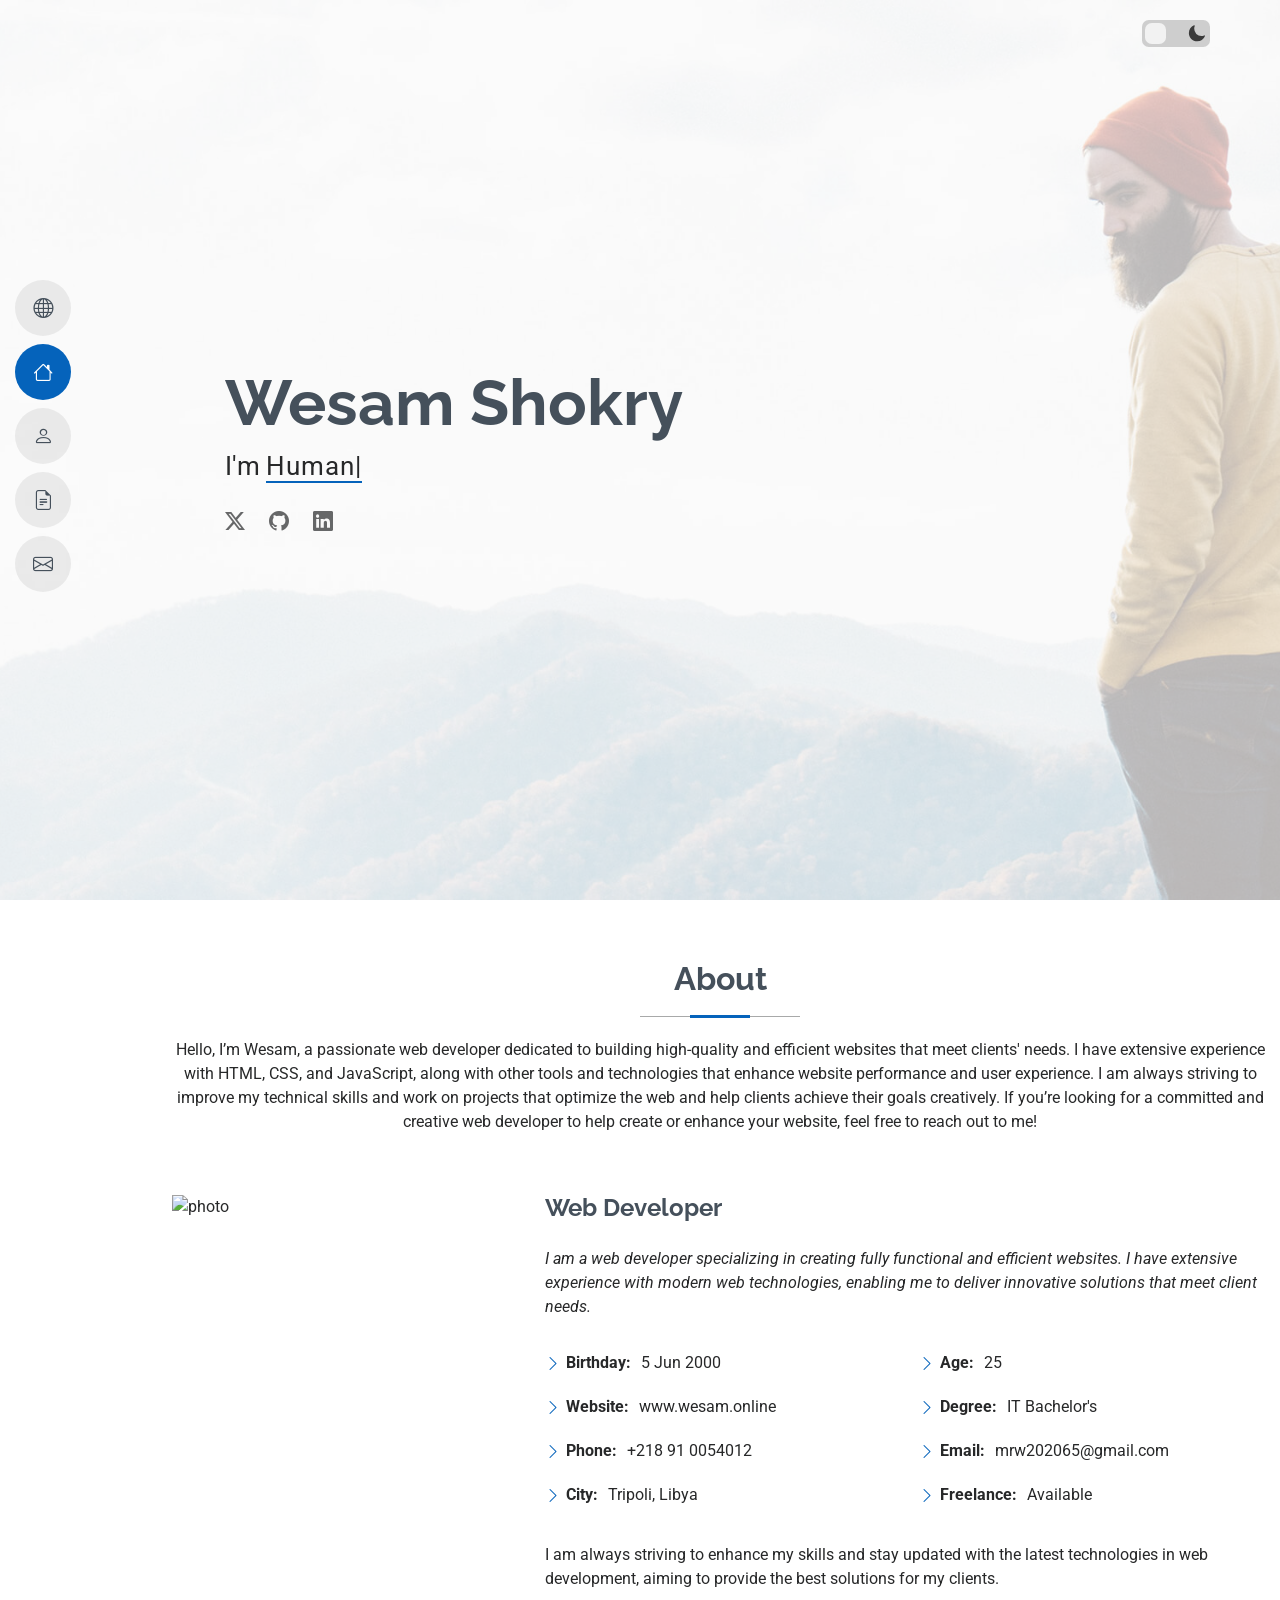
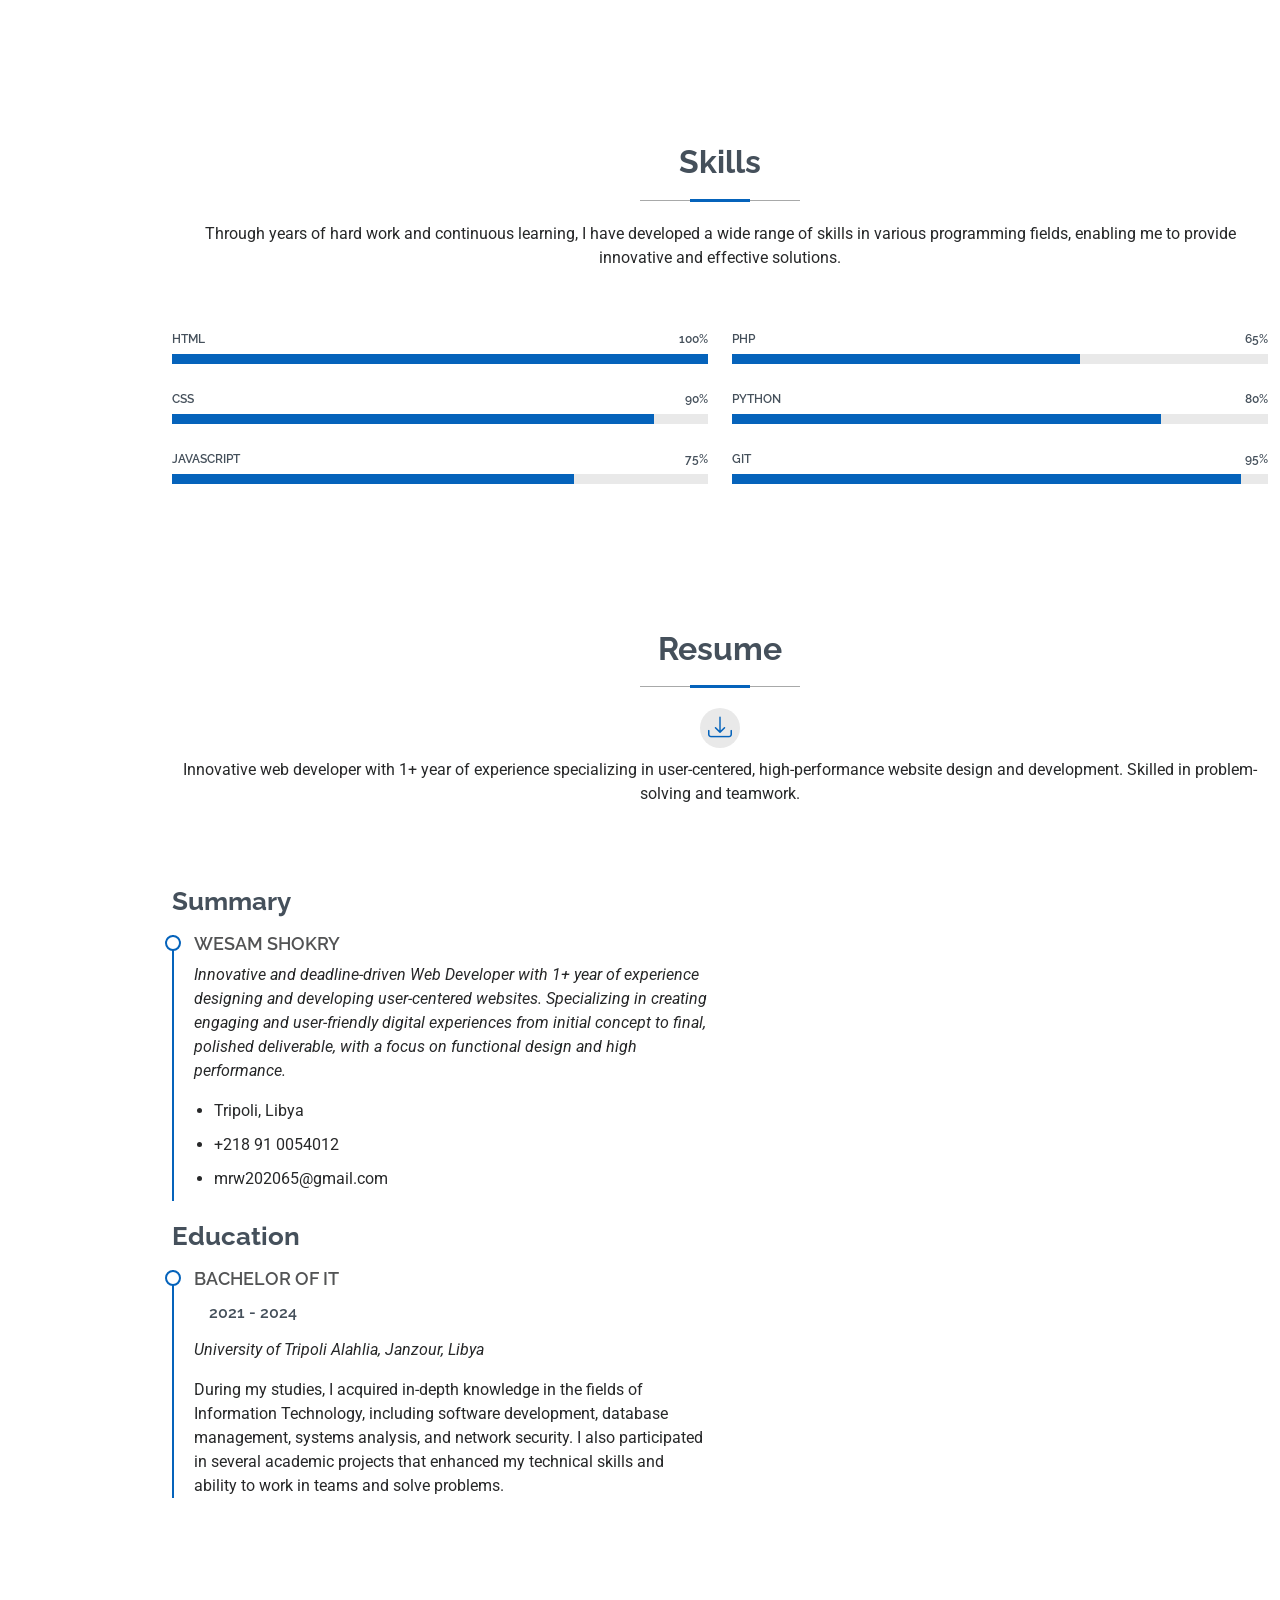
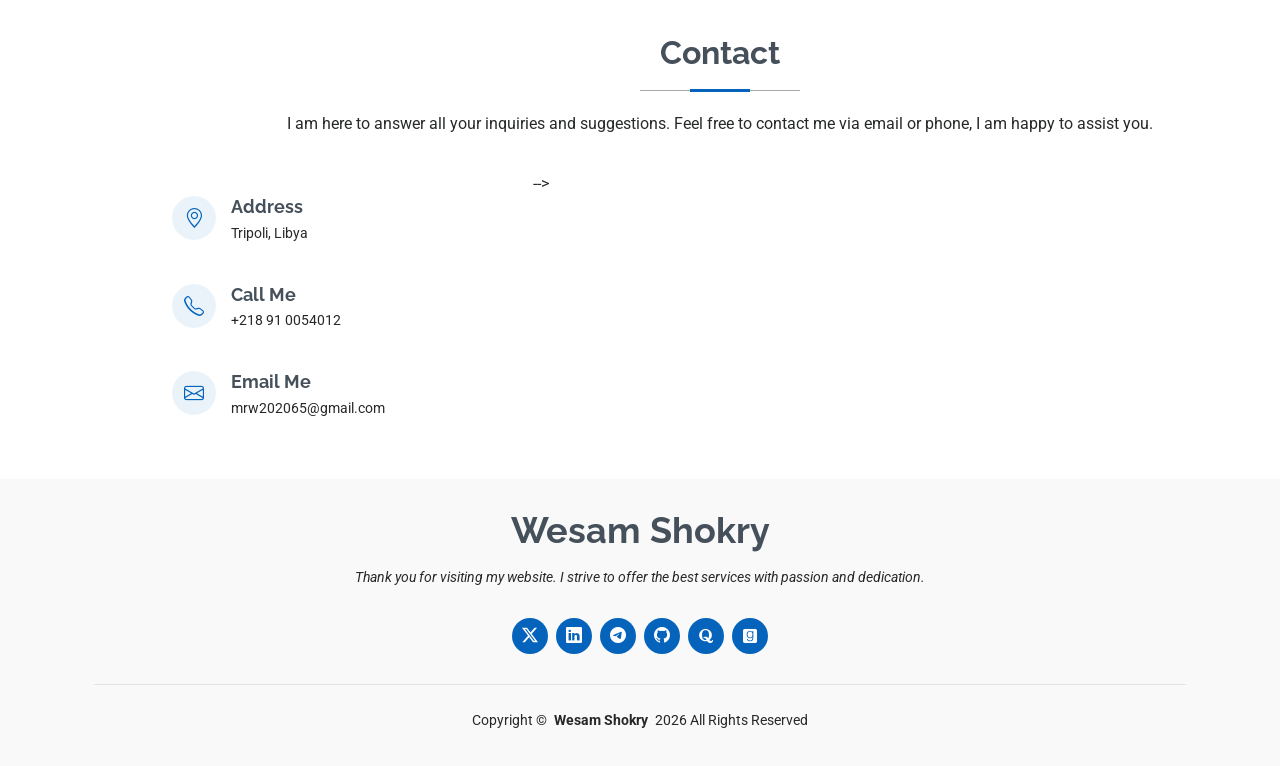
==== commit 85694c60: "Merge branch 'main' into bigChanges" ====
--- a/index.html
+++ b/index.html
@@ -260,8 +260,8 @@
 
       <!-- Section Title -->
       <div class="container section-title" data-aos="fade-up">
-        <h2>Resume</h2>
-        <p>Innovative web developer with 1+ year of experience specializing in user-centered, high-performance website design and development. Skilled in problem-solving and teamwork.</p>
+        <h2>Resume</h2><a href="cv/CV 2025.pdf" class="icon resume cv-download" target="_blank" download="Resume" aria-label="Download Resume" title="Download Resume"><i class="bi bi-download"></i></a>
+        <p class="under-cv">Innovative web developer with 1+ year of experience specializing in user-centered, high-performance website design and development. Skilled in problem-solving and teamwork.</p>
       </div><!-- End Section Title -->
 
       <div class="container">
@@ -348,8 +348,13 @@
 
           </div>
 
-          <!-- <div class="col-lg-8">
+
+<!--           <div class="col-lg-8">
             <form action="forms/contact.php" method="post" class="php-email-form" data-aos="fade-up" data-aos-delay="200">
+
+          <div class="col-lg-8">
+            <form action="https://formspree.io/f/xqaekaab" method="post" class="php-email-form" data-aos="fade-up" data-aos-delay="200">
+
               <div class="row gy-4">
 
                 <div class="col-md-6">
@@ -378,7 +383,7 @@
 
               </div>
             </form>
-          </div>End Contact Form -->
+          </div><!--End Contact Form --> -->
 
         </div>
 
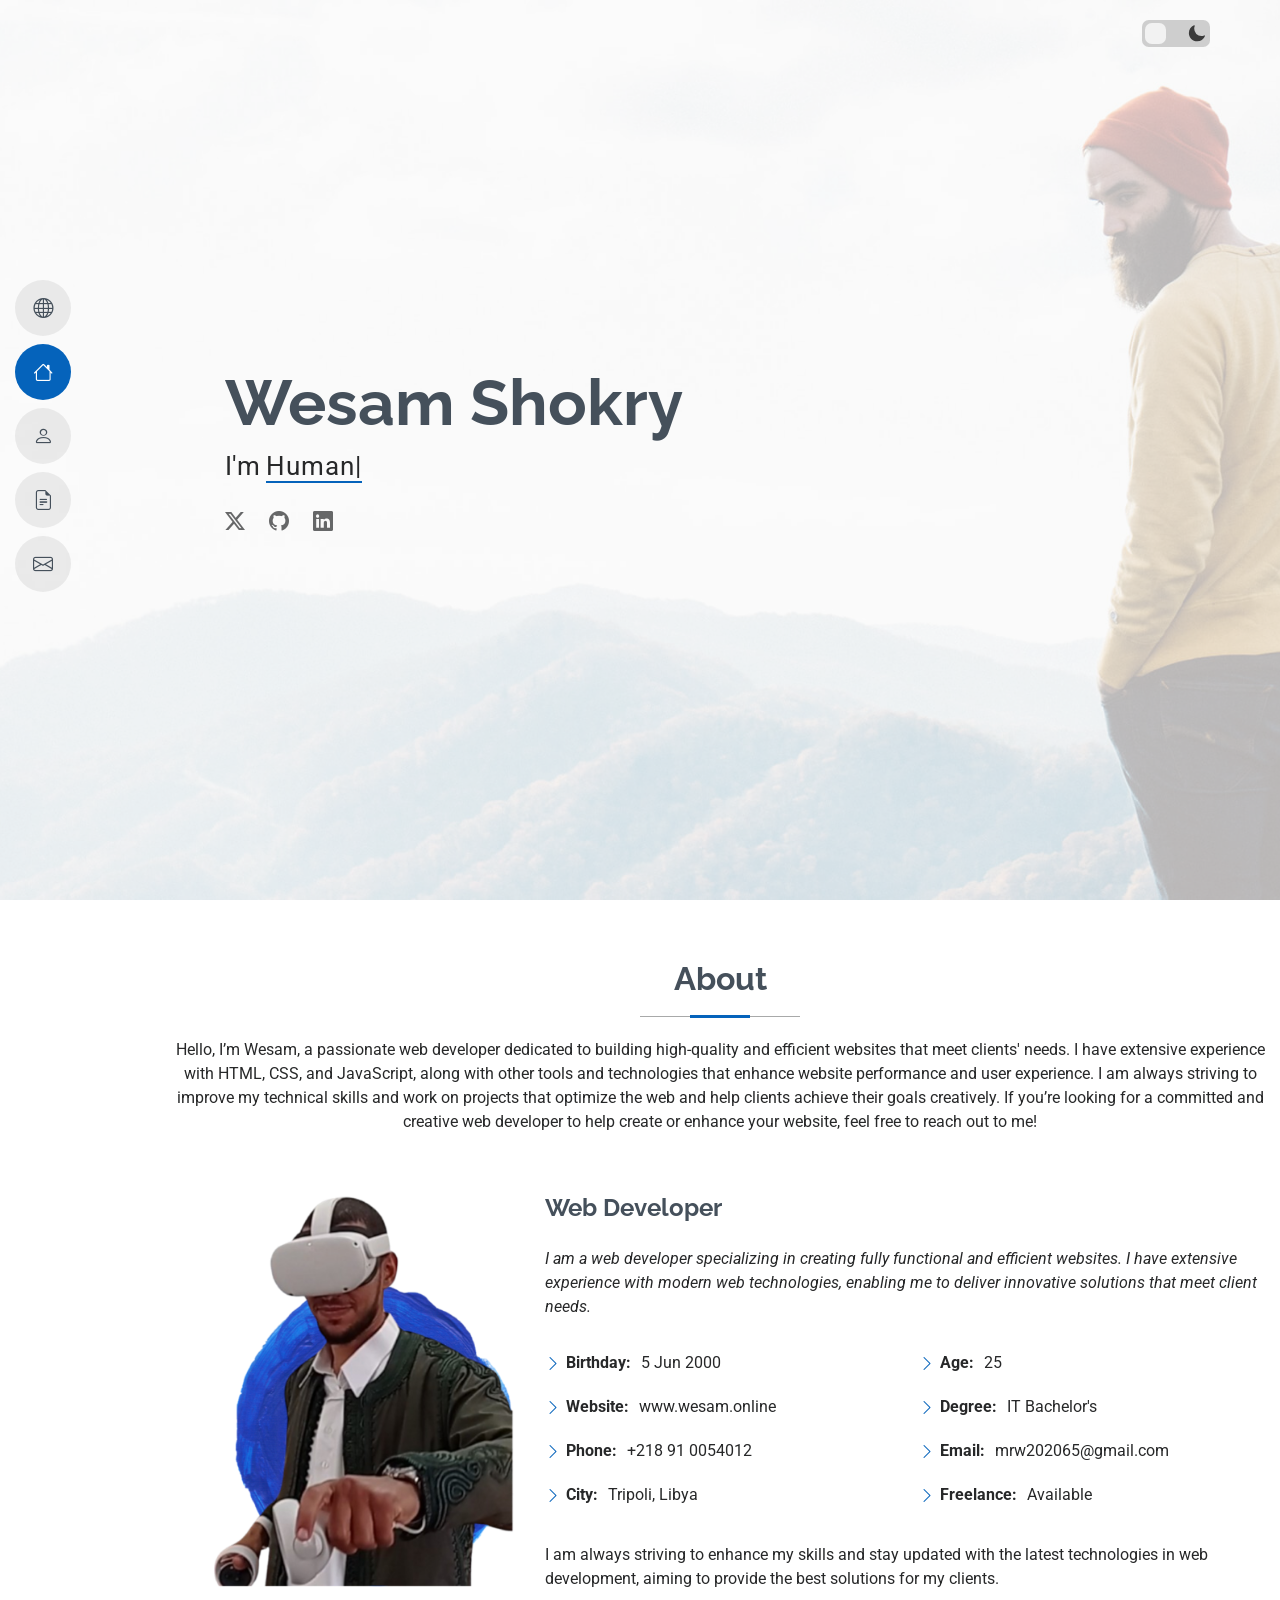
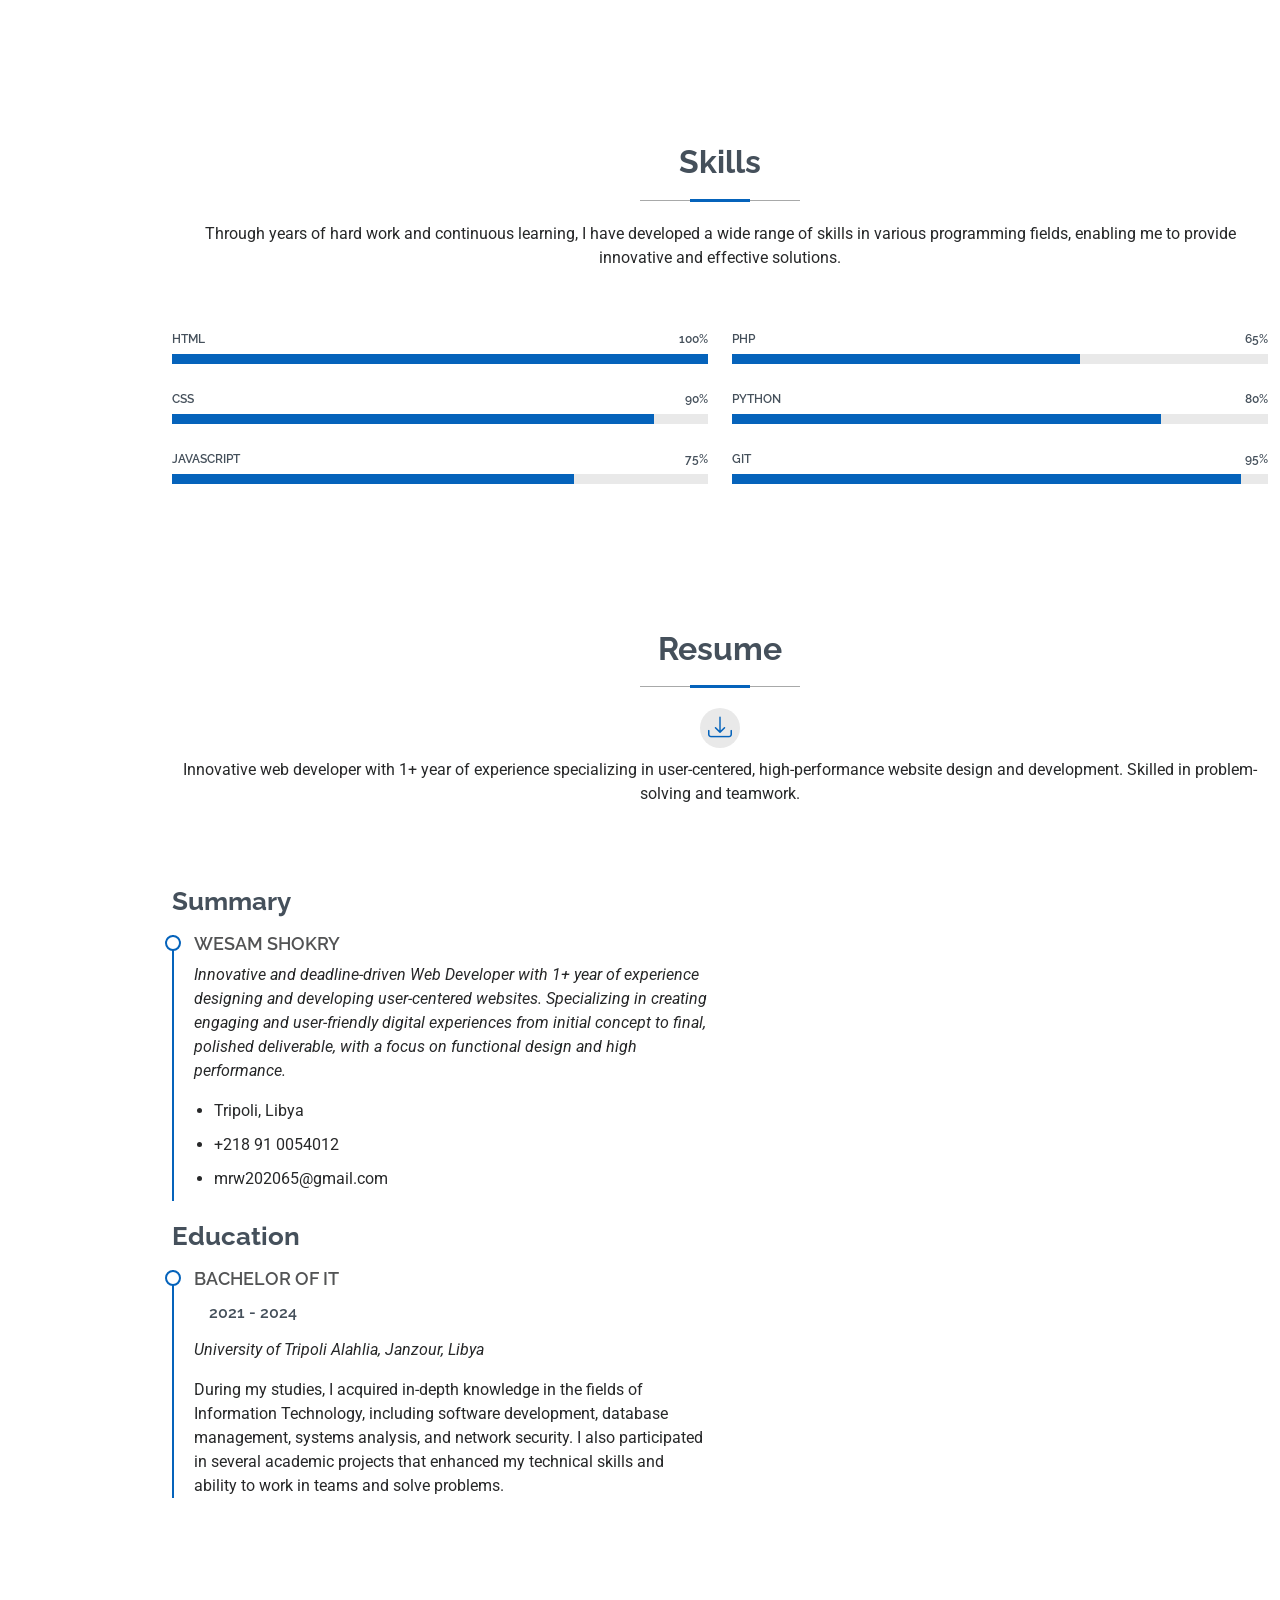
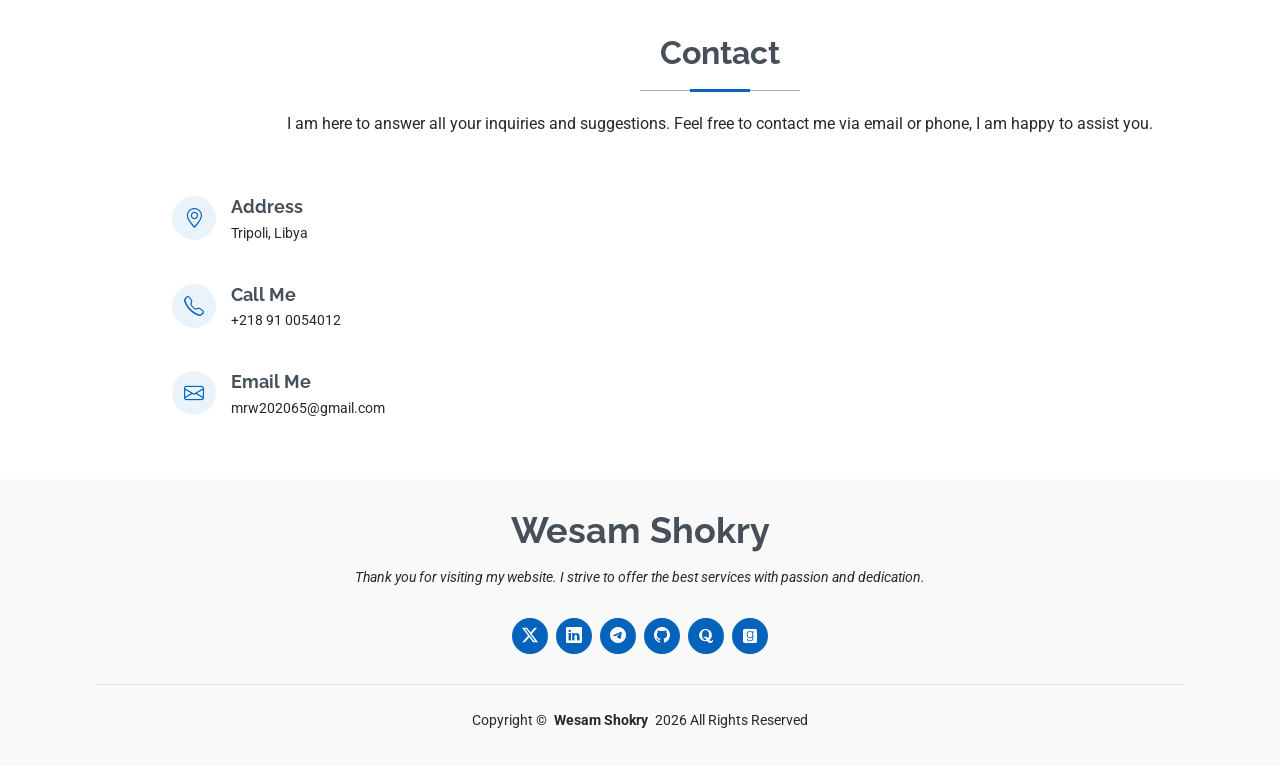
==== commit cedbfbe5: "fix bugs" ====
--- a/index.html
+++ b/index.html
@@ -148,7 +148,7 @@
 
         <div class="row gy-4 justify-content-center">
           <div class="col-lg-4">
-            <img src="assets/img/profile-img-2.png" class="img-fluid" alt="photo">
+            <img src="assets/img/profile-img.png" class="img-fluid" alt="photo">
           </div>
           <div class="col-lg-8 content">
             <h2>Web Developer</h2>
@@ -383,7 +383,7 @@
 
               </div>
             </form>
-          </div><!--End Contact Form --> -->
+          </div>End Contact Form -->
 
         </div>
 
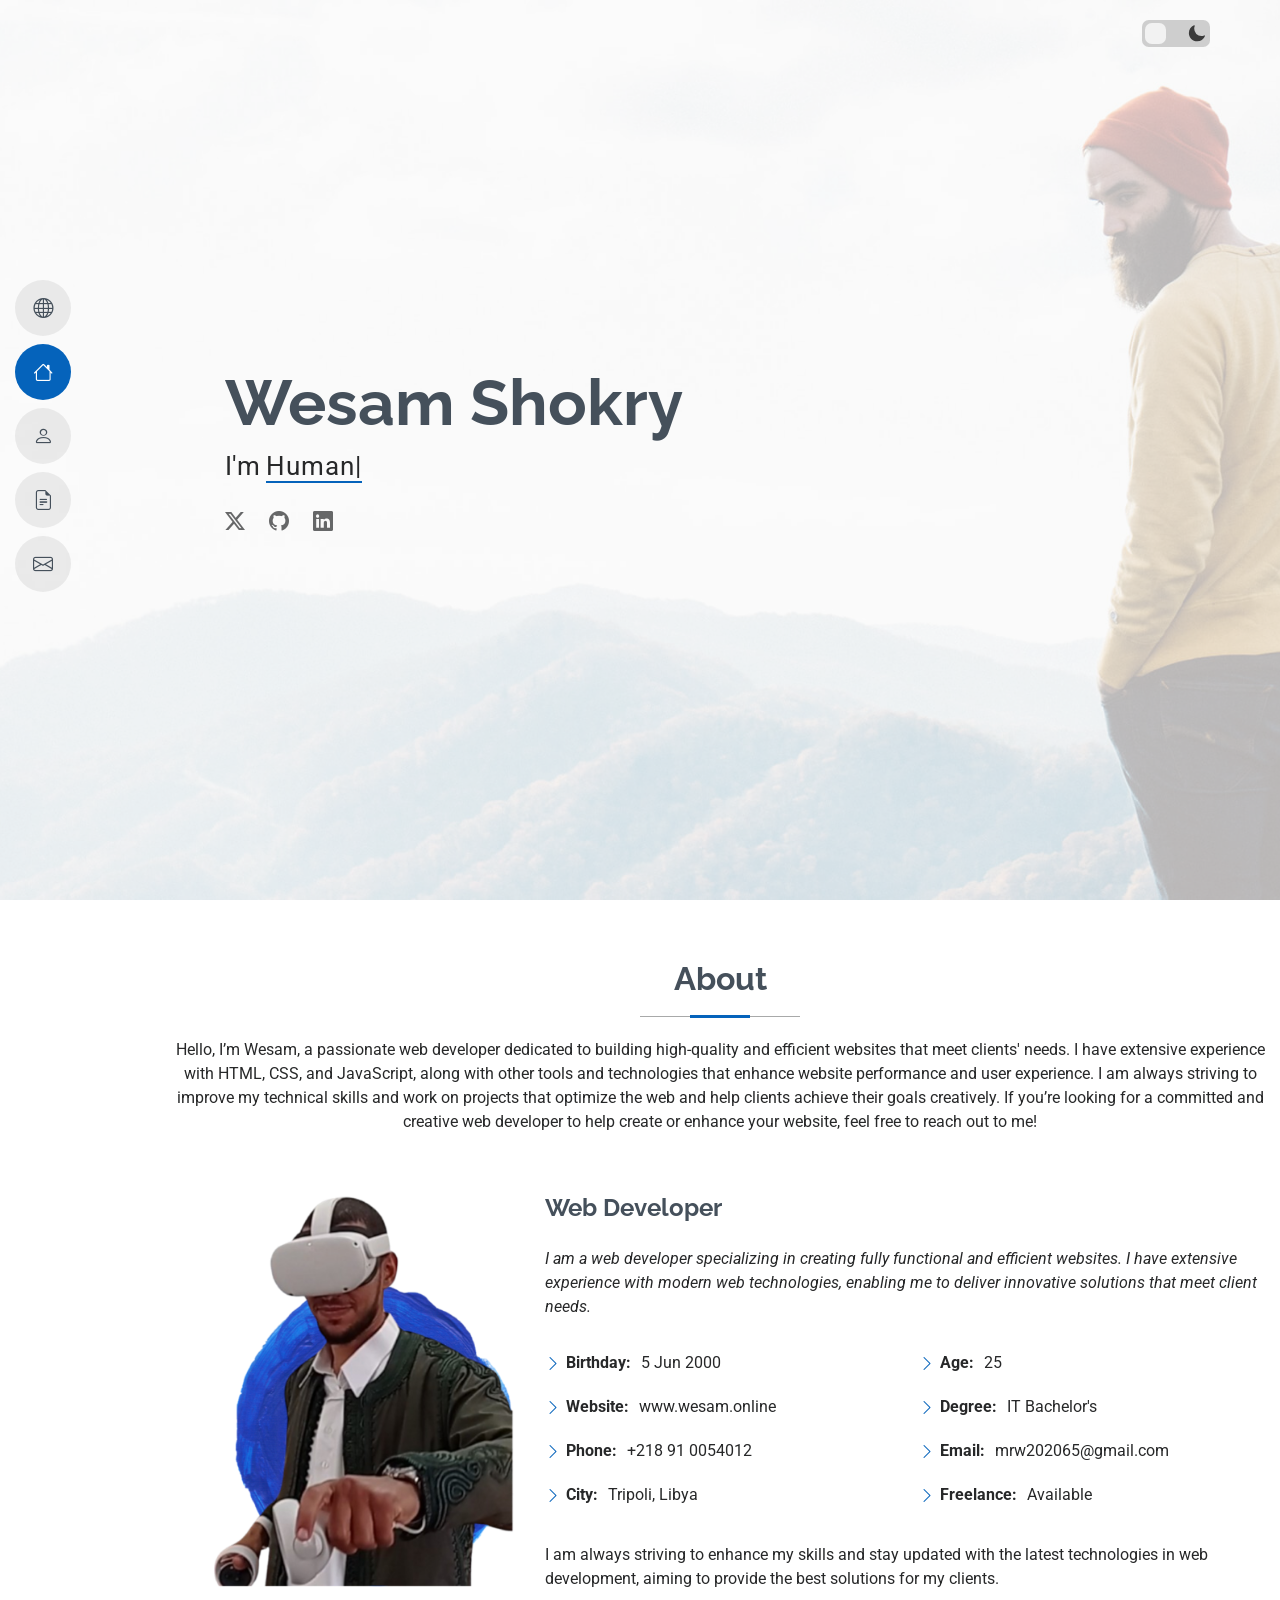
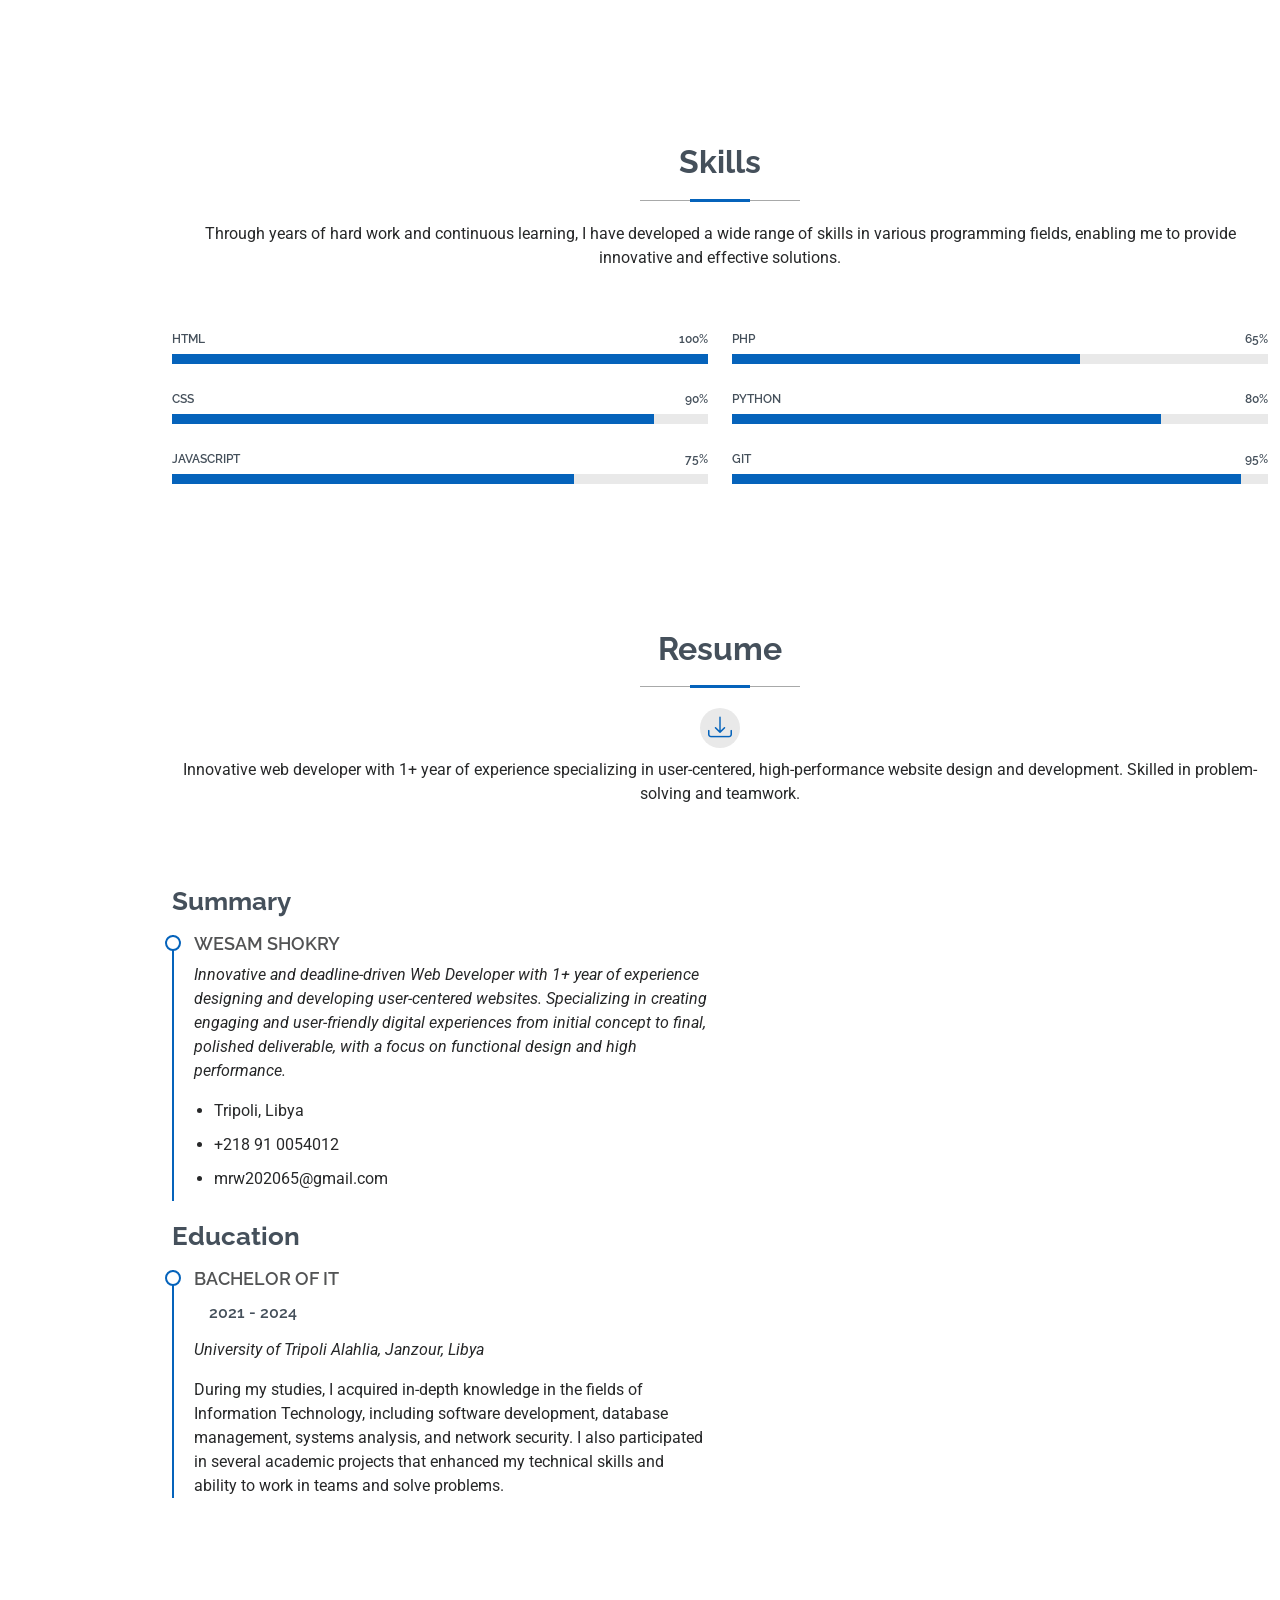
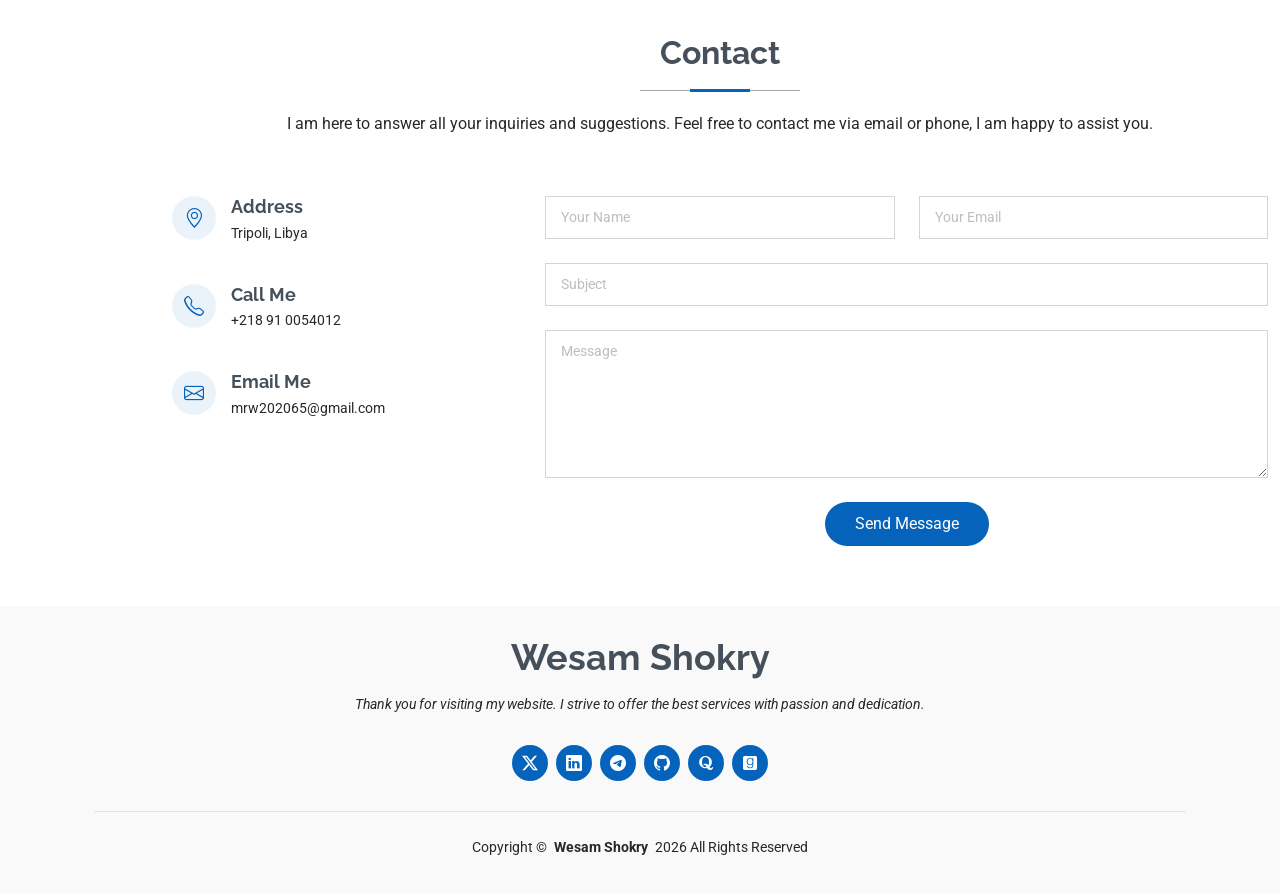
==== commit ca10ca78: "update (add Email form to the main site)" ====
--- a/index.html
+++ b/index.html
@@ -349,42 +349,114 @@
           </div>
 
 
-<!--           <div class="col-lg-8">
-            <form action="forms/contact.php" method="post" class="php-email-form" data-aos="fade-up" data-aos-delay="200">
-
-          <div class="col-lg-8">
-            <form action="https://formspree.io/f/xqaekaab" method="post" class="php-email-form" data-aos="fade-up" data-aos-delay="200">
-
-              <div class="row gy-4">
-
-                <div class="col-md-6">
-                  <input type="text" name="name" class="form-control" placeholder="Your Name" required="">
-                </div>
-
-                <div class="col-md-6 ">
-                  <input type="email" class="form-control" name="email" placeholder="Your Email" required="">
-                </div>
-
-                <div class="col-md-12">
-                  <input type="text" class="form-control" name="subject" placeholder="Subject" required="">
-                </div>
-
-                <div class="col-md-12">
-                  <textarea class="form-control" name="message" rows="6" placeholder="Message" required=""></textarea>
-                </div>
+<div class="col-lg-8">
+    <form id="contactForm" action="https://formspree.io/f/xqaekaab" method="post" class="php-email-form" data-aos="fade-up" data-aos-delay="200">
+        <div class="row gy-4">
+                <!-- <input type="hidden" name="_redirect" value="https://wesam.online"> -->
+          <input type="hidden" name="_key" value="abc123ewq">
+          
+    
+            <div class="col-md-6">
+                <input type="text" name="name" class="form-control" placeholder="Your Name" required>
+            </div>
+
+            <div class="col-md-6">
+                <input type="email" class="form-control" name="email" placeholder="Your Email" required>
+            </div>
+
+            <div class="col-md-12">
+                <input type="text" class="form-control" name="subject" placeholder="Subject" required>
+            </div>
+
+            <div class="col-md-12">
+                <textarea class="form-control" name="message" rows="6" placeholder="Message" required></textarea>
+            </div>
+
+            <div class="col-md-12 text-center">
+                <div class="loading" style="display: none;">Loading...</div>
+                <div class="error-message" style="display: none; color: #fff;">There was an error sending your message. Please try again.</div>
+                <div class="sent-message" style="display: none; color: #fff;">Your message has been sent. Thank you!</div>
+
 
                 <div class="col-md-12 text-center">
                   <div class="loading">Loading</div>
-                  <div class="error-message"></div>
+                  <!-- <div class="error-message"></div> -->
                   <div class="sent-message">Your message has been sent. Thank you!</div>
 
-                  <button type="submit">Send Message</button>
-                </div>
-
-              </div>
-            </form>
-          </div>End Contact Form -->
-
+                <button type="submit">Send Message</button>
+            </div>
+
+
+        </div>
+    </form>
+</div>
+
+<script>
+  // تحديد عناصر النموذج والرسائل
+  const form = document.getElementById('contactForm');
+  const loading = document.querySelector('.loading');
+  const errorMessage = document.querySelector('.error-message');
+  const sentMessage = document.querySelector('.sent-message');
+
+  // وظيفة لإخفاء الرسائل بعد وقت محدد
+  function hideMessage(element, delay = 5000) {
+      setTimeout(() => {
+          element.style.display = 'none';
+      }, delay); // الوقت بالمللي ثانية
+  }
+
+  // إضافة مستمع للحدث 'submit' على النموذج
+  form.addEventListener('submit', function (event) {
+      event.preventDefault(); // منع الإرسال الافتراضي للنموذج
+
+      // عرض حالة التحميل وإخفاء الرسائل الأخرى
+      loading.style.display = 'block';
+      errorMessage.style.display = 'none';
+      sentMessage.style.display = 'none';
+
+      // جمع بيانات النموذج
+      const formData = new FormData(form);
+
+      // إرسال البيانات باستخدام fetch
+      fetch(form.action, {
+          method: form.method,
+          body: formData,
+          headers: {
+              'Accept': 'application/json' // تحديد نوع الرد المتوقع
+          }
+      })
+      .then(response => {
+          loading.style.display = 'none'; // إخفاء حالة التحميل
+
+          if (response.ok) {
+              // في حالة النجاح
+              sentMessage.style.display = 'block';
+              hideMessage(sentMessage); // إخفاء رسالة النجاح بعد 5 ثوانٍ
+              form.reset(); // إعادة تعيين الحقول في النموذج
+          } else {
+              // إذا كان هناك خطأ في الاستجابة
+              response.json().then(data => {
+                  if (data.error) {
+                      errorMessage.textContent = data.error; // عرض رسالة الخطأ من الخادم
+                  } else {
+                      errorMessage.textContent = 'There was an error sending your message. Please try again.';
+                  }
+                  errorMessage.style.display = 'block';
+                  hideMessage(errorMessage); // إخفاء رسالة الخطأ بعد 5 ثوانٍ
+              });
+          }
+      })
+      .catch(error => {
+          // إذا كان هناك خطأ في الاتصال
+          loading.style.display = 'none';
+          errorMessage.textContent = 'There was an error sending your message. Please try again.';
+          errorMessage.style.display = 'block';
+          hideMessage(errorMessage); // إخفاء رسالة الخطأ بعد 5 ثوانٍ
+      });
+  });
+</script>
+
+<!-- End Contact Form -->
         </div>
 
       </div>
--- a/assets/css/main.css
+++ b/assets/css/main.css
@@ -93,10 +93,12 @@
   display: none;
   background: #df1529;
   color: #ffffff;
-  text-align: left;
+  text-align: center;
   padding: 15px;
   margin-bottom: 24px;
   font-weight: 600;
+  display: none !important;
+  
 }
 
 .php-email-form .sent-message {
@@ -1535,3 +1537,10 @@
 } */
 
 
+/* #confirmationMessage {
+  transition: opacity 1s ease;
+}
+
+#confirmationMessage.hidden {
+  opacity: 0;
+} */
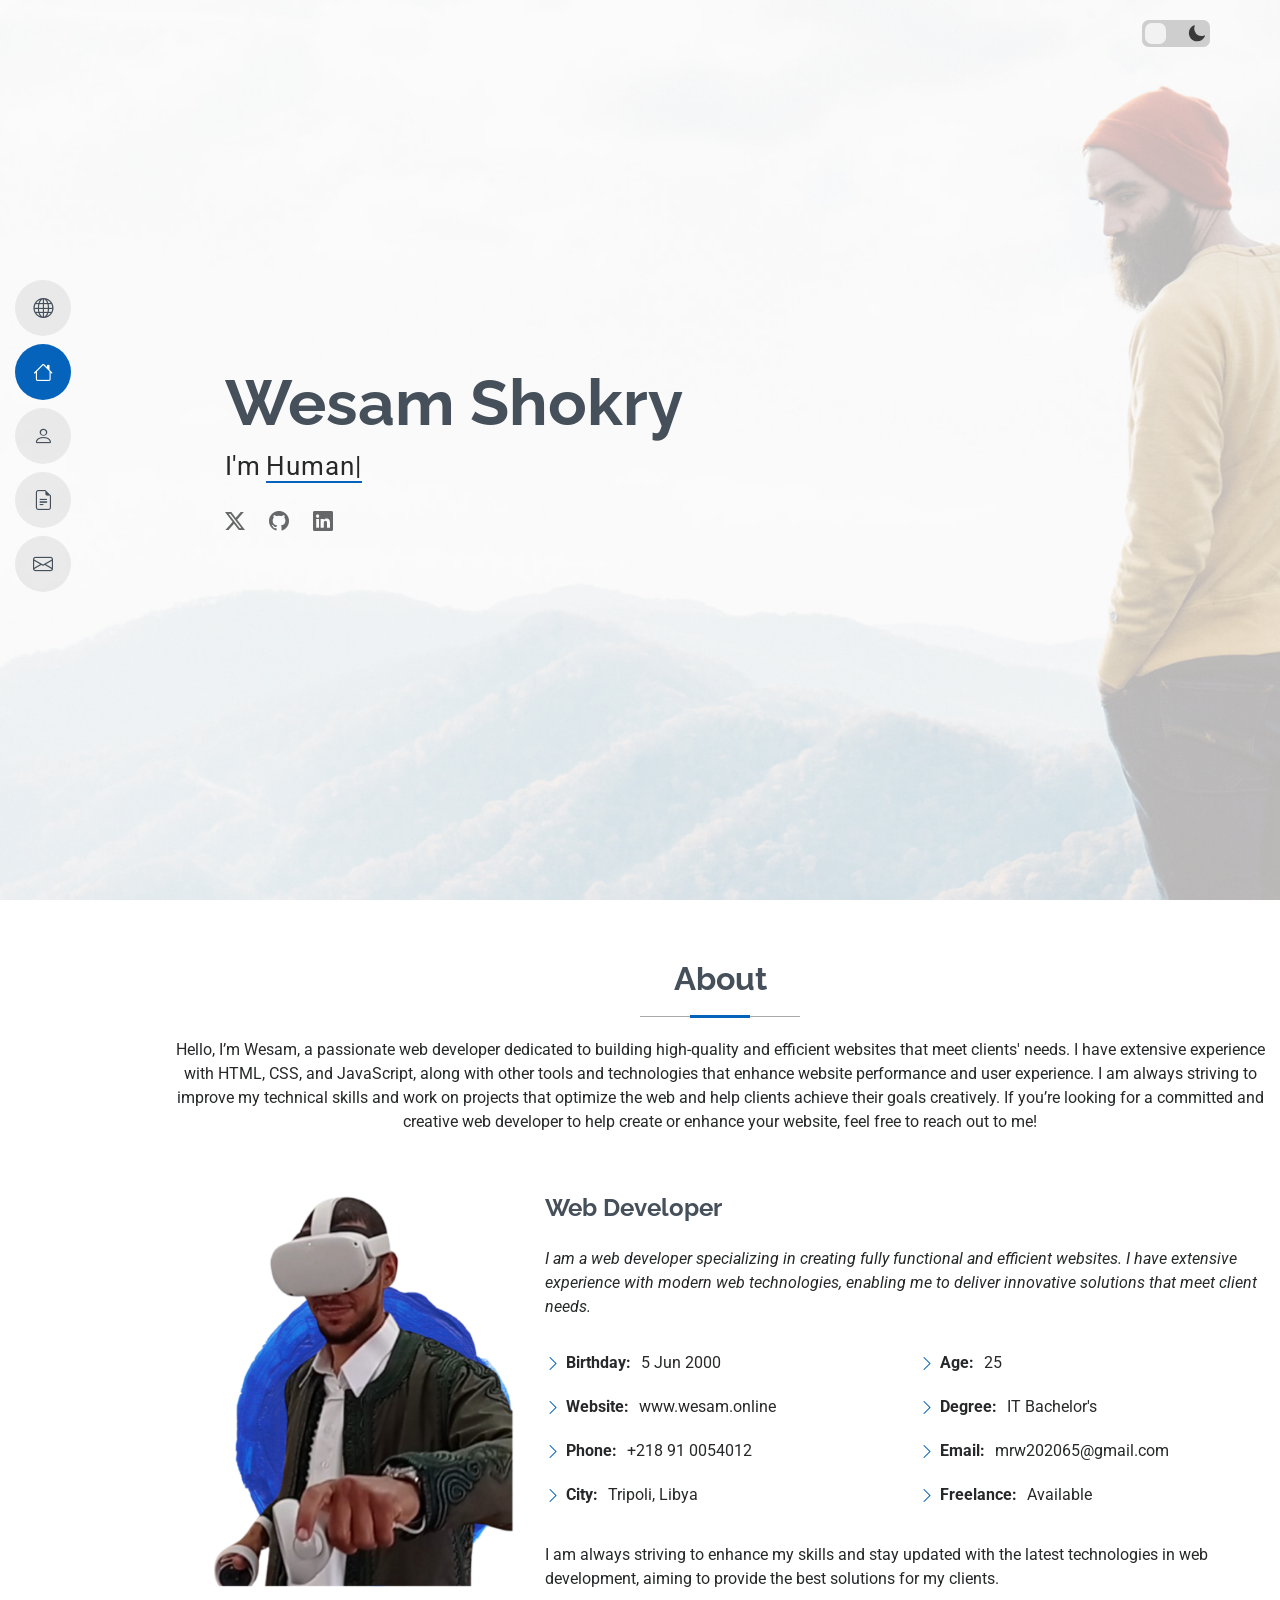
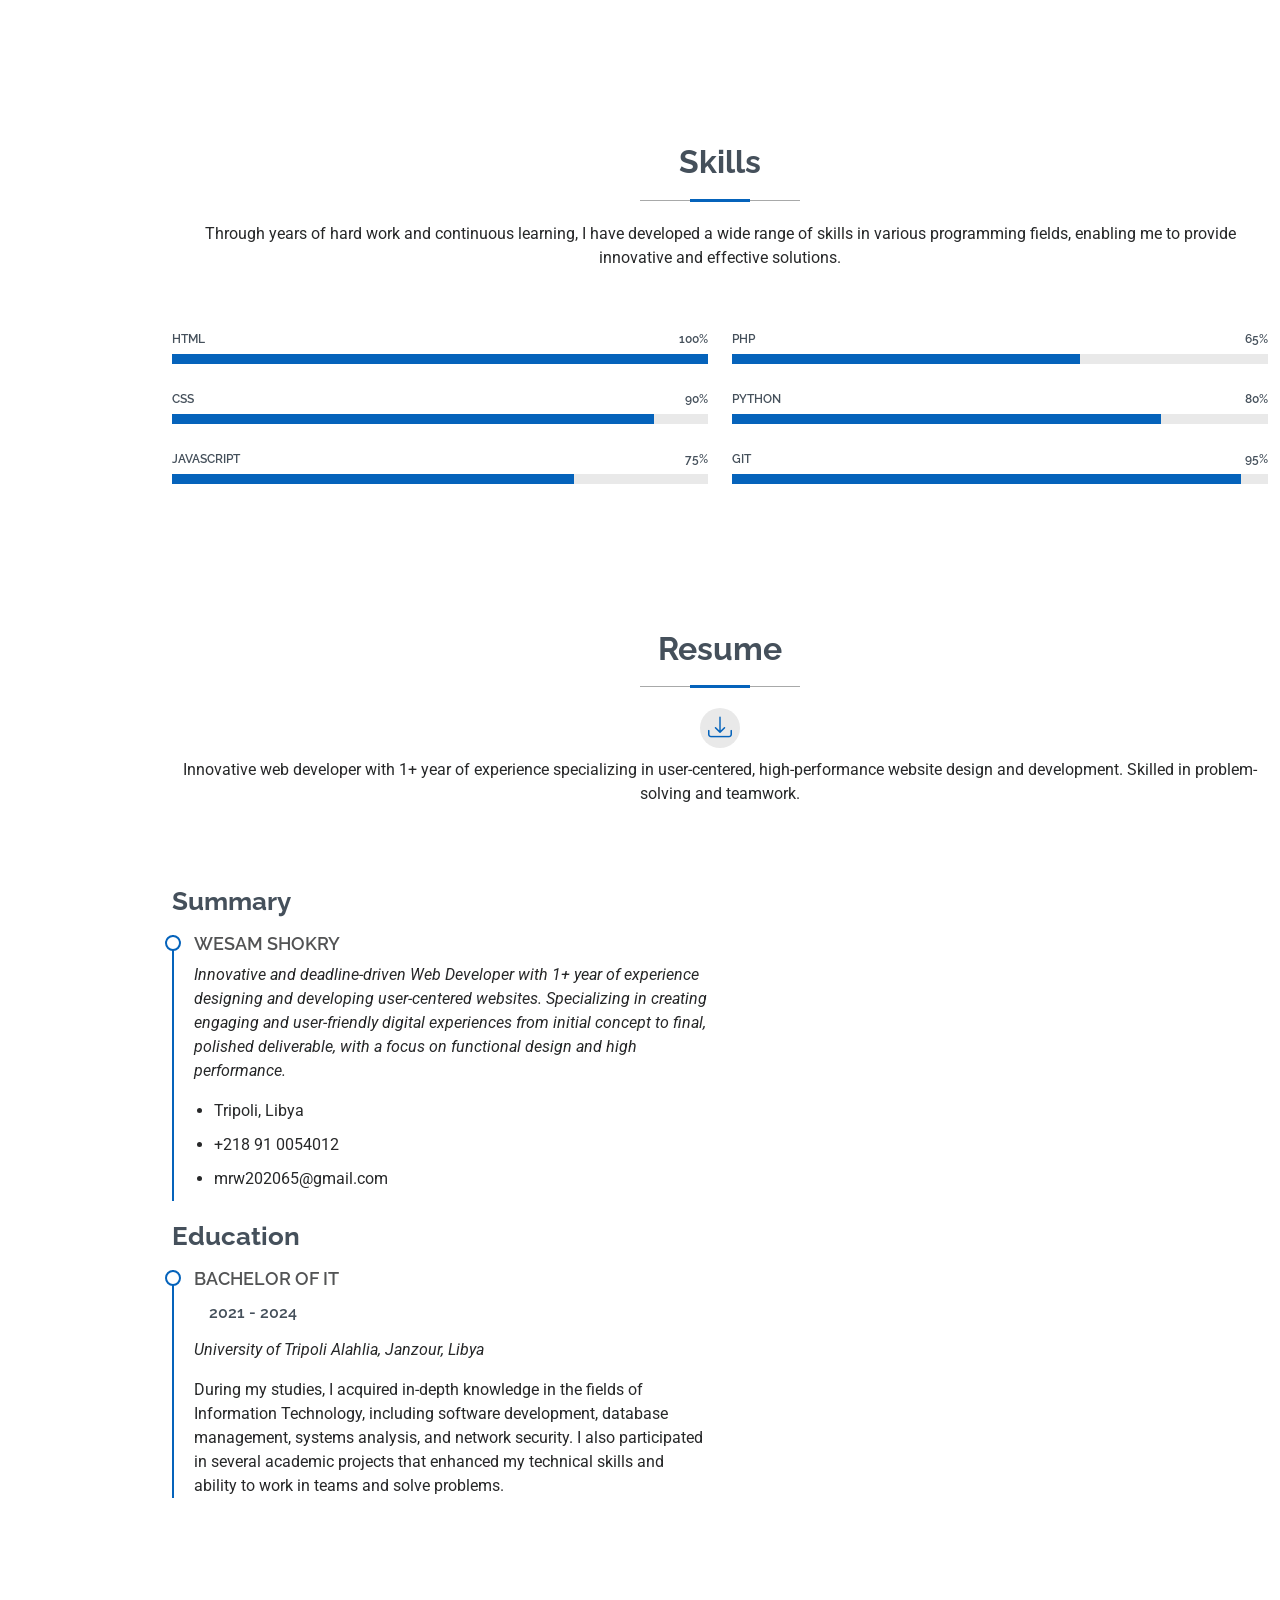
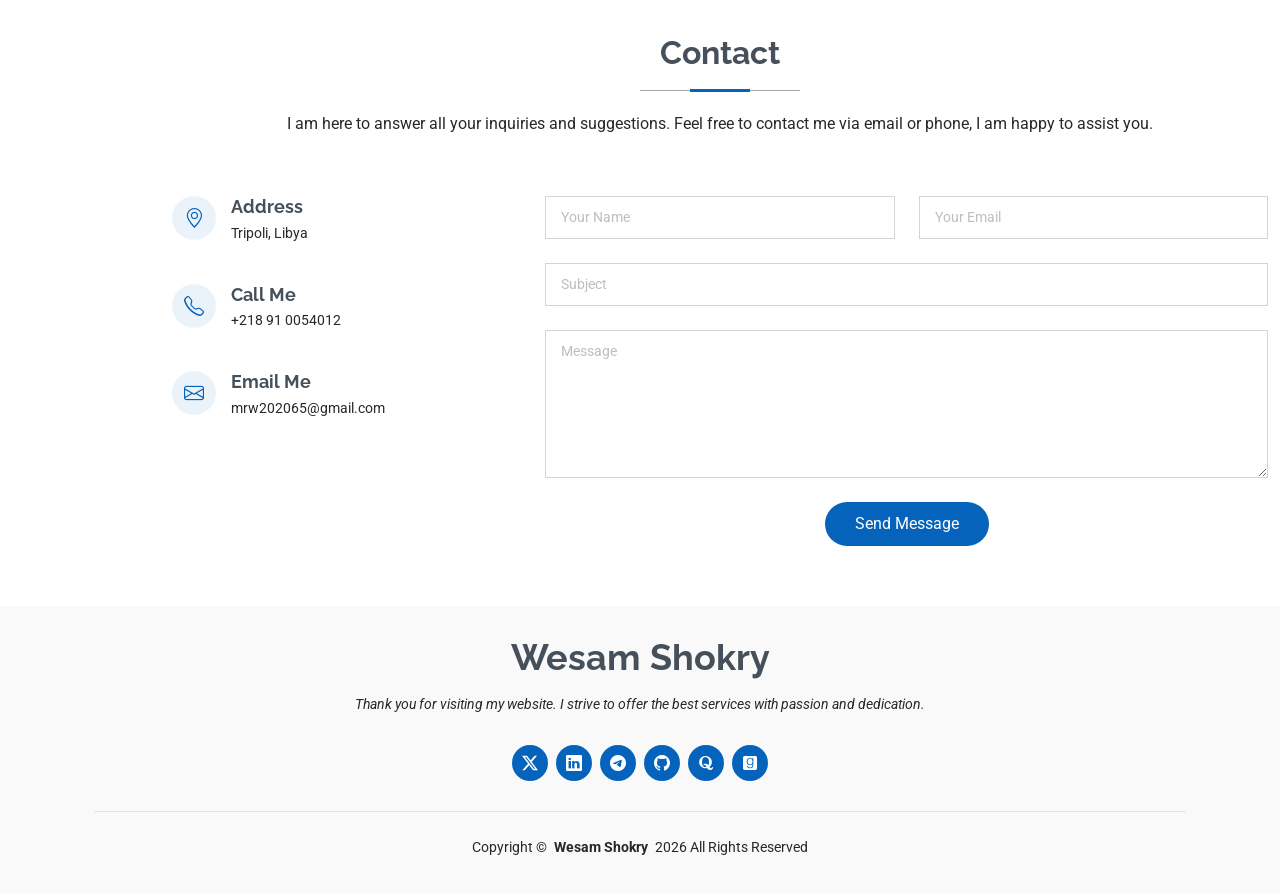
==== commit d8f9f2e5: "update" ====
--- a/index.html
+++ b/index.html
@@ -260,7 +260,7 @@
 
       <!-- Section Title -->
       <div class="container section-title" data-aos="fade-up">
-        <h2>Resume</h2><a href="cv/CV 2025.pdf" class="icon resume cv-download" target="_blank" download="Resume" aria-label="Download Resume" title="Download Resume"><i class="bi bi-download"></i></a>
+        <h2>Resume</h2><a href="CV/CV 2025.pdf" class="icon resume cv-download" target="_blank" download="Resume" aria-label="Download Resume" title="Download Resume"><i class="bi bi-download"></i></a>
         <p class="under-cv">Innovative web developer with 1+ year of experience specializing in user-centered, high-performance website design and development. Skilled in problem-solving and teamwork.</p>
       </div><!-- End Section Title -->
 
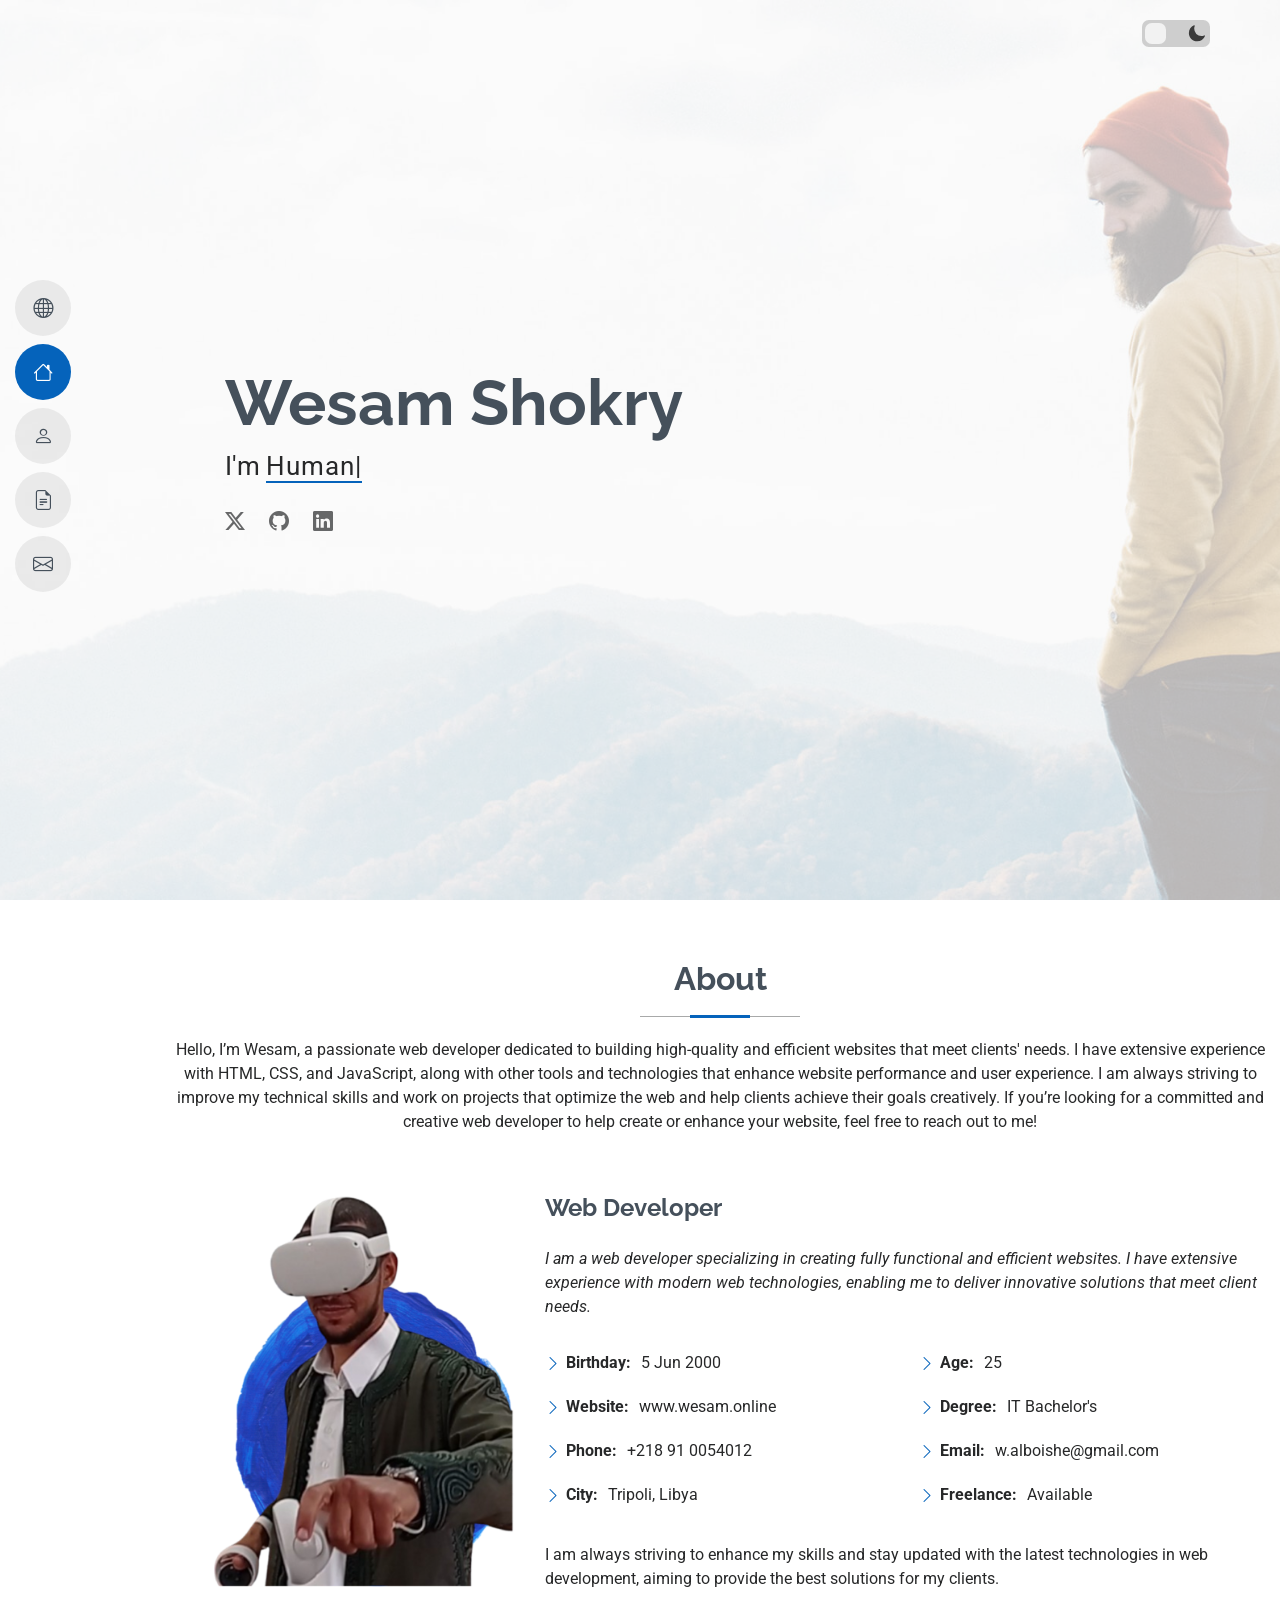
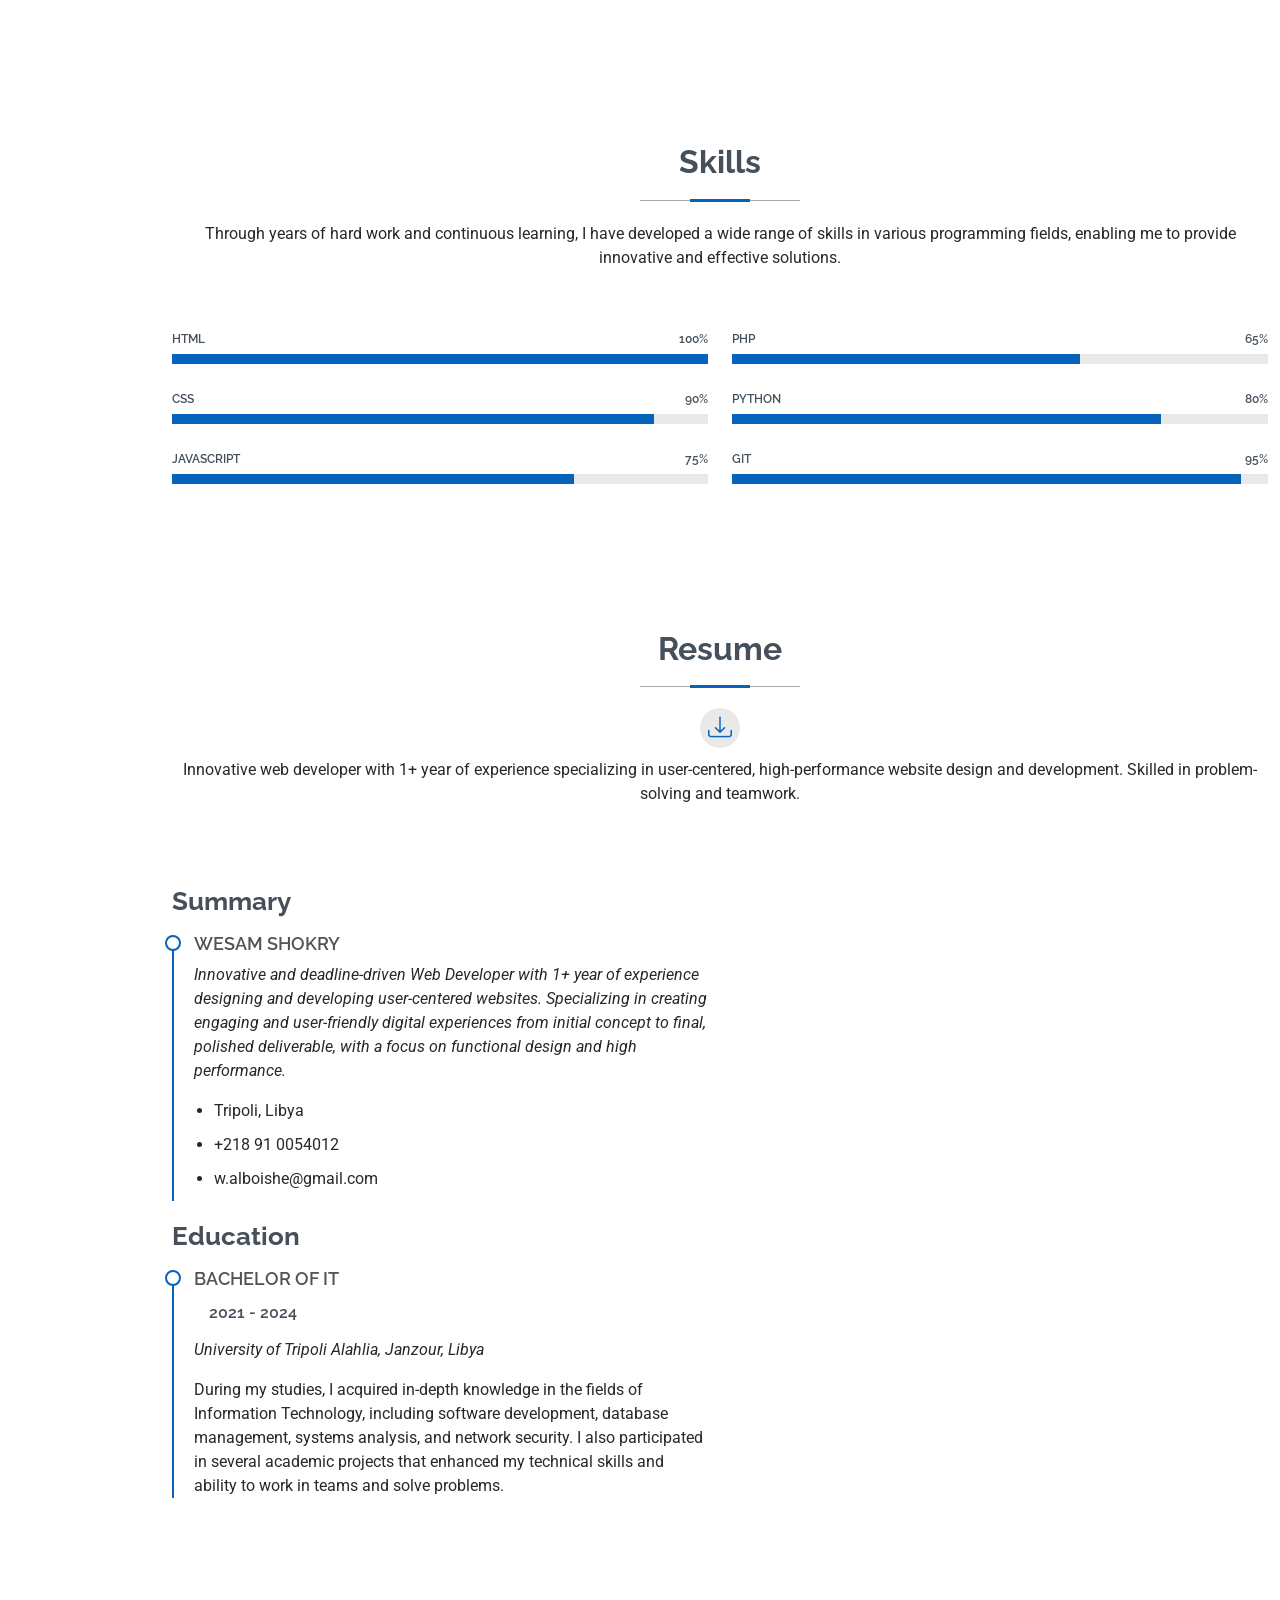
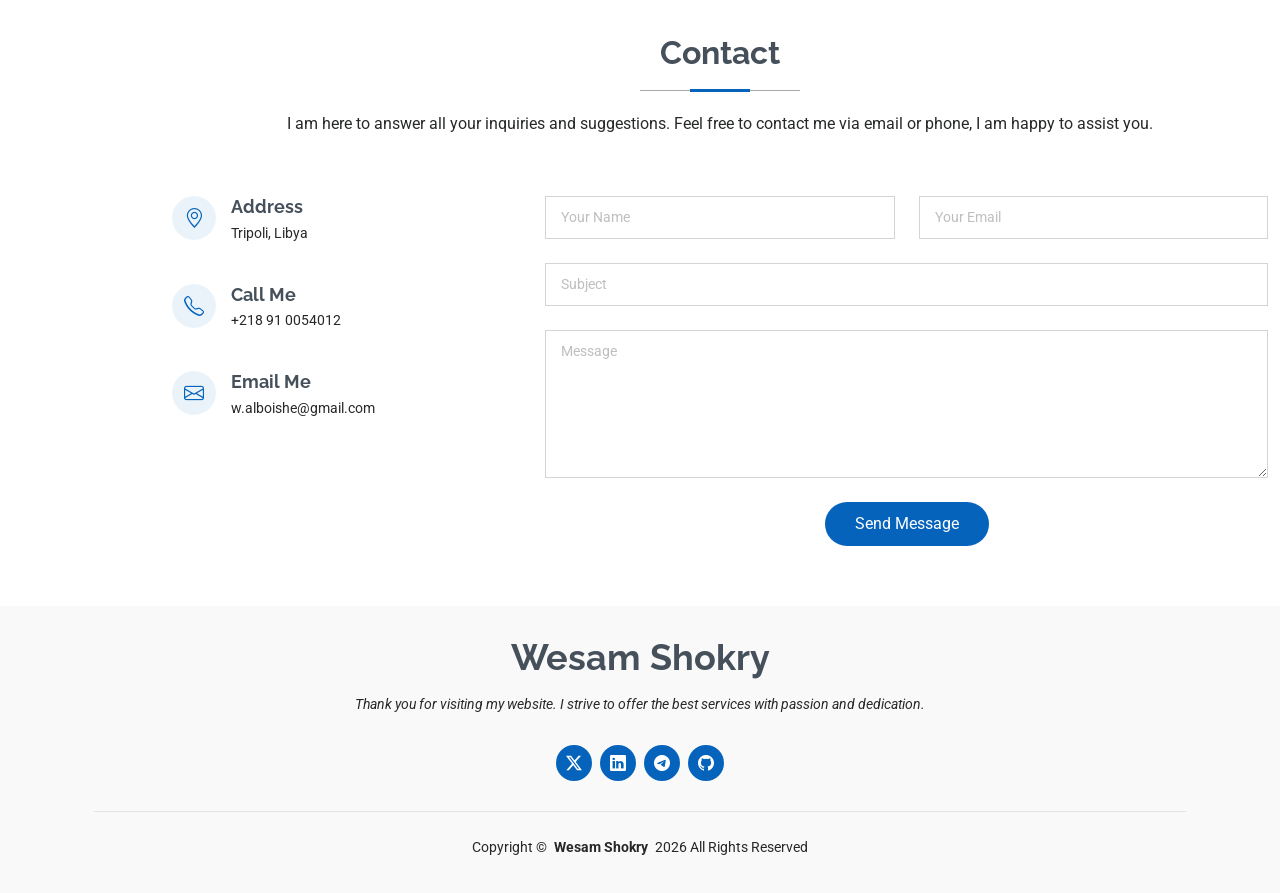
==== commit 3830b1f8: "Change email address and update social links Updated email address throughout the document and comme" ====
--- a/index.html
+++ b/index.html
@@ -169,7 +169,7 @@
                 <ul>
                   <li><i class="bi bi-chevron-right"></i> <strong>Age:</strong> <span>25</span></li>
                   <li><i class="bi bi-chevron-right"></i> <strong>Degree:</strong> <span>IT Bachelor's</span></li>
-                  <li><i class="bi bi-chevron-right"></i> <strong>Email:</strong> <span>mrw202065@gmail.com</span></li>
+                  <li><i class="bi bi-chevron-right"></i> <strong>Email:</strong> <span>w.alboishe@gmail.com</span></li>
                   <li><i class="bi bi-chevron-right"></i> <strong>Freelance:</strong> <span>Available</span></li>
                 </ul>
               </div>
@@ -277,7 +277,7 @@
               <ul>
                 <li>Tripoli, Libya</li>
                 <li>+218 91 0054012</li>
-                <li>mrw202065@gmail.com</li>
+                <li>w.alboishe@gmail.com</li>
               </ul>
             </div><!-- End Resume Item -->
 
@@ -342,7 +342,7 @@
               <i class="bi bi-envelope flex-shrink-0"></i>
               <div>
                 <h3>Email Me</h3>
-                <p>mrw202065@gmail.com</p>
+                <p>w.alboishe@gmail.com</p>
               </div>
             </div><!-- End Info Item -->
 
@@ -476,8 +476,8 @@
         <a href="https://www.linkedin.com/in/wesam-shokry-24a627332" target="_blank" rel="nofollow"><i class="bi bi-linkedin"></i></a>
         <a href="https://t.me/Mr_w_23" target="_blank" rel="nofollow"><i class="bi bi-telegram"></i></a>
         <a href="https://github.com/Wesam-1110111" target="_blank" rel="nofollow"><i class="bi bi-github"></i></a>
-        <a href="https://ar.quora.com/profile/Wesam-Freeman" target="_blank" rel="nofollow"><i class="fab fa-quora"></i></a>
-        <a href="https://www.goodreads.com/user/show/162466451-wesam" target="_blank" rel="nofollow"><i class="fab fa-goodreads"></i></a>
+        <!--<a href="https://ar.quora.com/profile/Wesam-Freeman" target="_blank" rel="nofollow"><i class="fab fa-quora"></i></a>
+        <a href="https://www.goodreads.com/user/show/162466451-wesam" target="_blank" rel="nofollow"><i class="fab fa-goodreads"></i></a>-->
         <!-- **** -->
       </div>
       <div class="container">
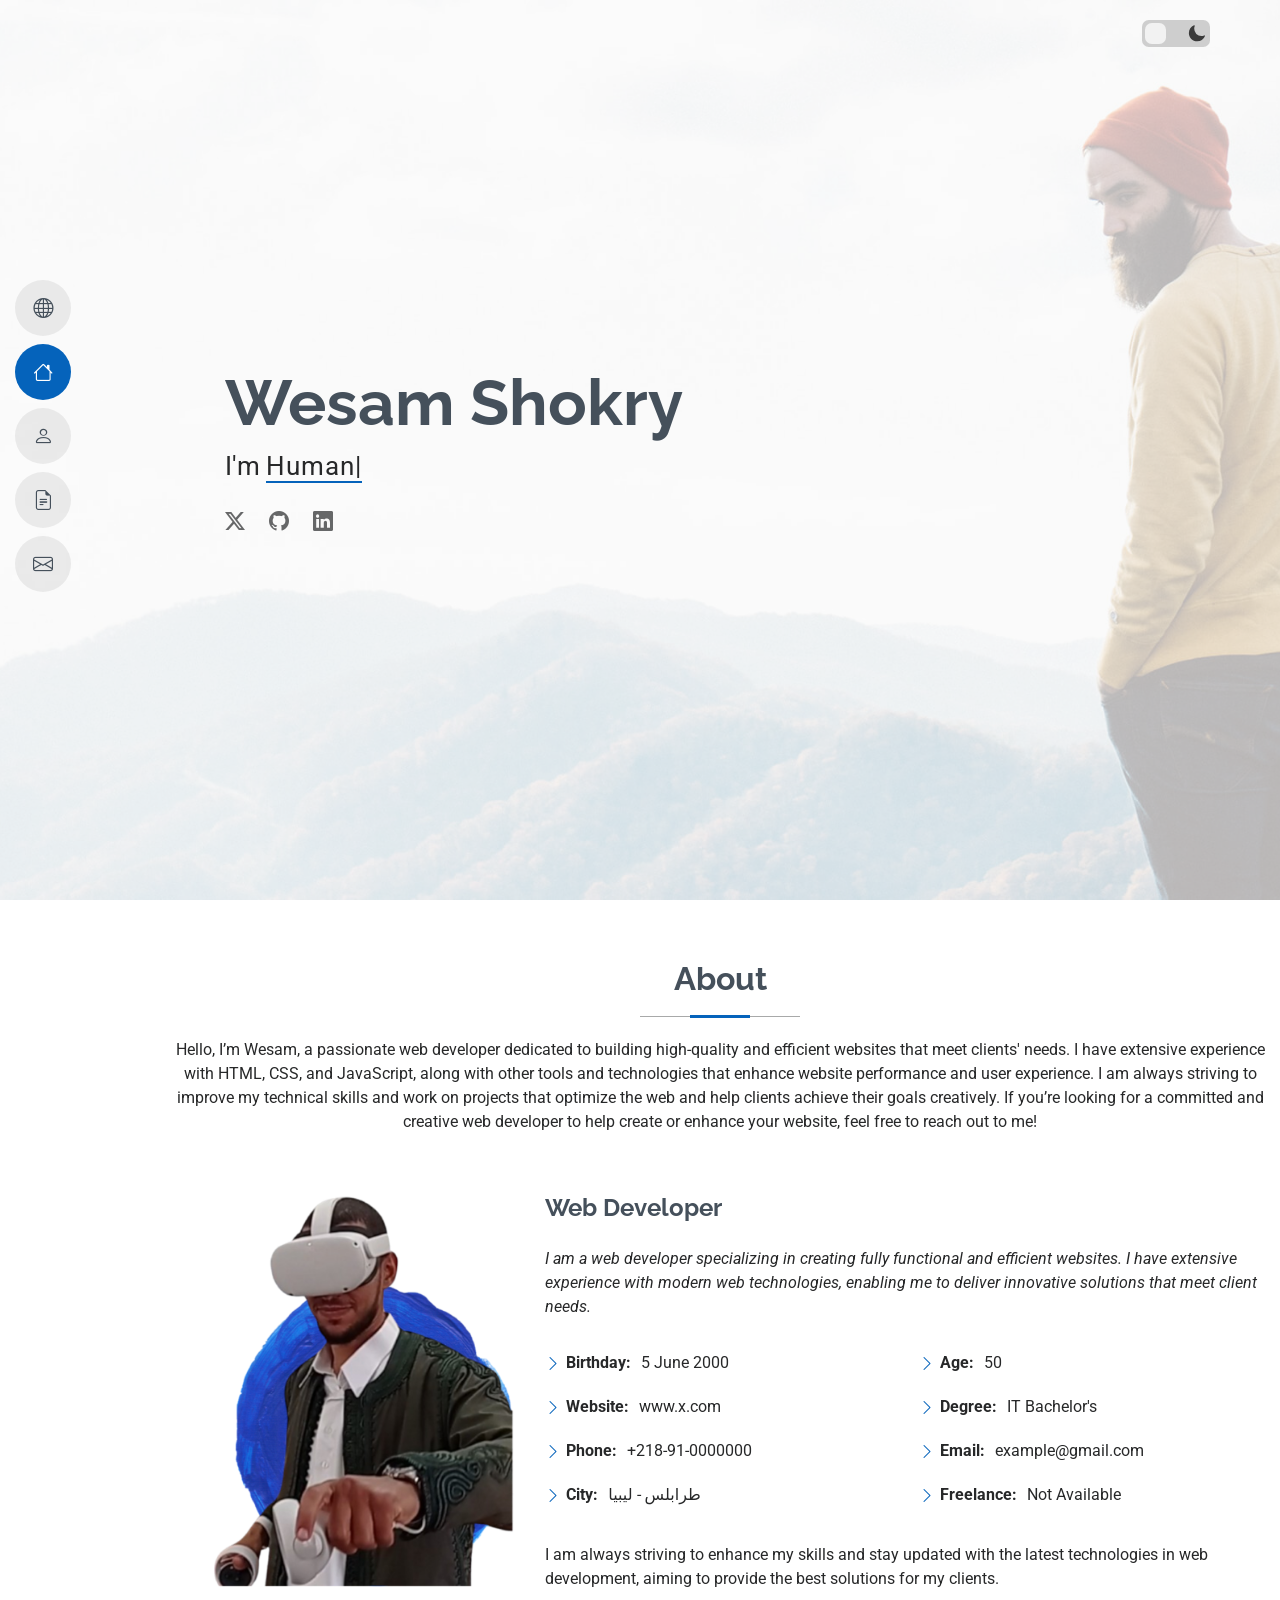
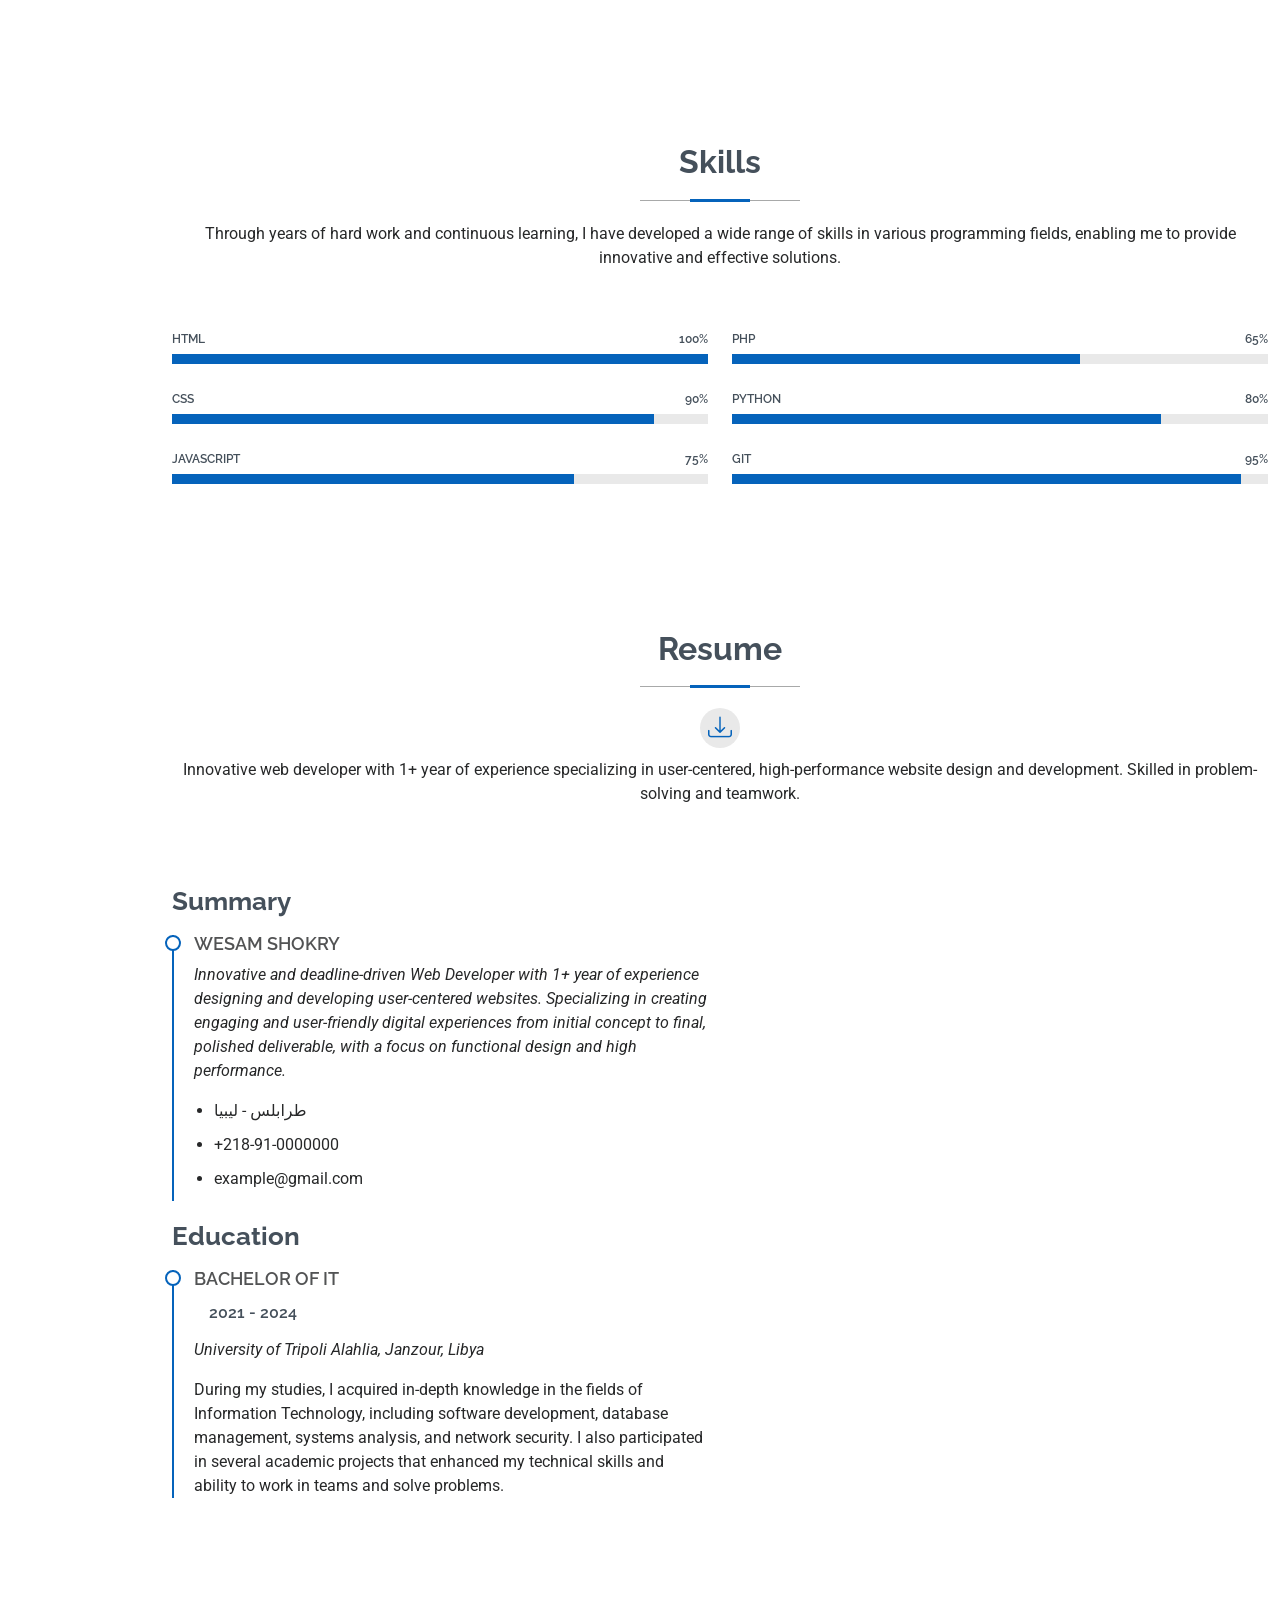
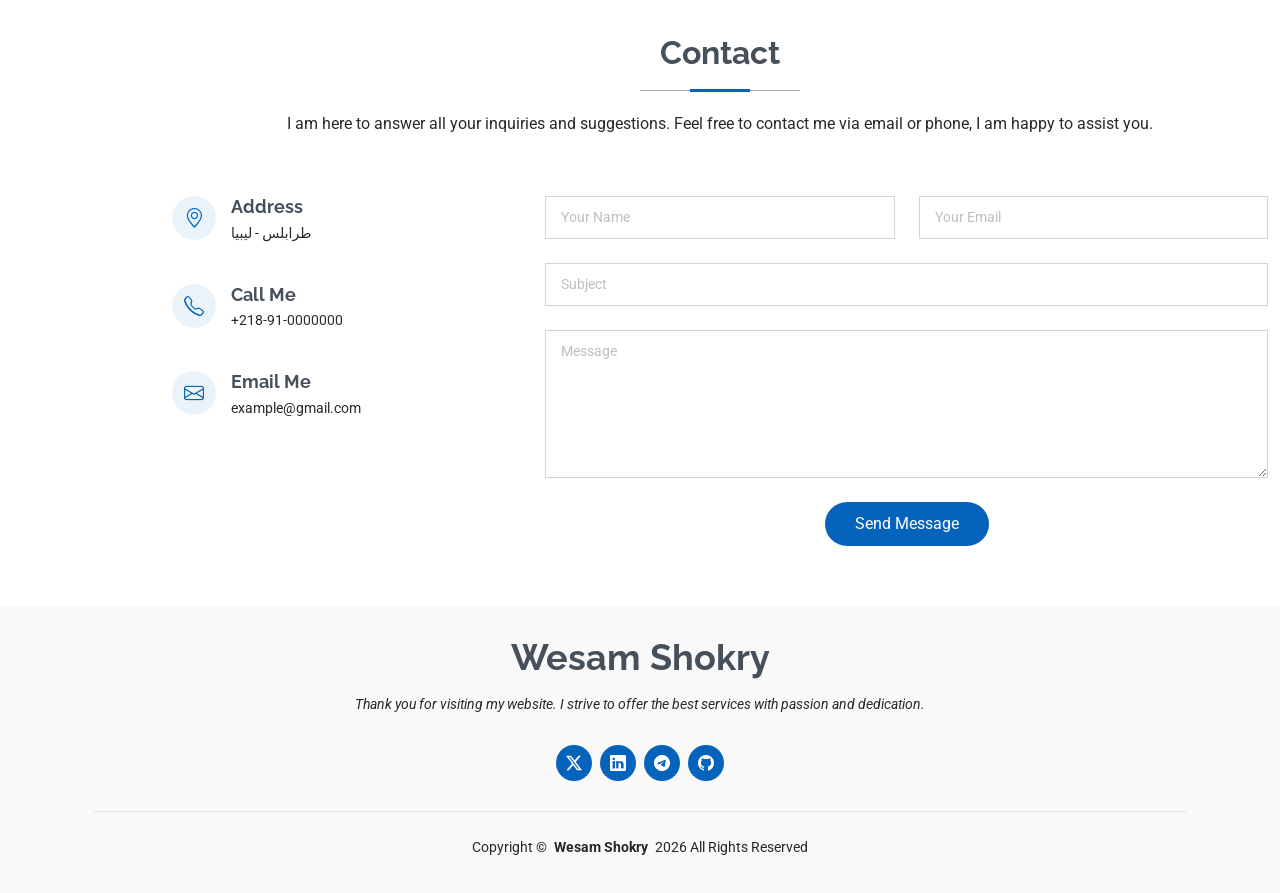
==== commit f9860fa0: "update the control panel" ====
--- a/index.html
+++ b/index.html
@@ -159,18 +159,18 @@
             <div class="row">
               <div class="col-lg-6">
                 <ul>
-                  <li><i class="bi bi-chevron-right"></i> <strong>Birthday:</strong> <span>5 Jun 2000</span></li>
-                  <li><i class="bi bi-chevron-right"></i> <strong>Website:</strong> <span>www.wesam.online</span></li>
-                  <li><i class="bi bi-chevron-right"></i> <strong>Phone:</strong> <span>+218 91 0054012</span></li>
-                  <li><i class="bi bi-chevron-right"></i> <strong>City:</strong> <span>Tripoli, Libya</span></li>
+                  <li><i class="bi bi-chevron-right"></i> <strong>Birthday:</strong> <span data-birthday>5 Jun 2000</span></li>
+                  <li><i class="bi bi-chevron-right"></i> <strong>Website:</strong> <span data-website>www.wesam.online</span></li>
+                  <li><i class="bi bi-chevron-right"></i> <strong>Phone:</strong> <span data-phone>+218 91 0054012</span></li>
+                  <li><i class="bi bi-chevron-right"></i> <strong>City:</strong> <span data-address>Tripoli, Libya</span></li>
                 </ul>
               </div>
               <div class="col-lg-6">
                 <ul>
-                  <li><i class="bi bi-chevron-right"></i> <strong>Age:</strong> <span>25</span></li>
-                  <li><i class="bi bi-chevron-right"></i> <strong>Degree:</strong> <span>IT Bachelor's</span></li>
-                  <li><i class="bi bi-chevron-right"></i> <strong>Email:</strong> <span>w.alboishe@gmail.com</span></li>
-                  <li><i class="bi bi-chevron-right"></i> <strong>Freelance:</strong> <span>Available</span></li>
+                  <li><i class="bi bi-chevron-right"></i> <strong>Age:</strong> <span data-age>25</span></li>
+                  <li><i class="bi bi-chevron-right"></i> <strong>Degree:</strong> <span data-degree>IT Bachelor's</span></li>
+                  <li><i class="bi bi-chevron-right"></i> <strong>Email:</strong> <span data-email>w.alboishe@gmail.com</span></li>
+                  <li><i class="bi bi-chevron-right"></i> <strong>Freelance:</strong> <span data-freelance>Available</span></li>
                 </ul>
               </div>
             </div>
@@ -275,9 +275,9 @@
               <h4>Wesam Shokry</h4>
               <p><em>Innovative and deadline-driven Web Developer with 1+ year of experience designing and developing user-centered websites. Specializing in creating engaging and user-friendly digital experiences from initial concept to final, polished deliverable, with a focus on functional design and high performance.</em></p>
               <ul>
-                <li>Tripoli, Libya</li>
-                <li>+218 91 0054012</li>
-                <li>w.alboishe@gmail.com</li>
+                <li data-address>Tripoli, Libya</li>
+                <li data-phone>+218 91 0054012</li>
+                <li data-email>w.alboishe@gmail.com</li>
               </ul>
             </div><!-- End Resume Item -->
 
@@ -326,7 +326,7 @@
               <i class="bi bi-geo-alt flex-shrink-0"></i>
               <div>
                 <h3>Address</h3>
-                <p>Tripoli, Libya</p>
+                <p data-address>Tripoli, Libya</p>
               </div>
             </div><!-- End Info Item -->
 
@@ -334,7 +334,7 @@
               <i class="bi bi-telephone flex-shrink-0"></i>
               <div>
                 <h3>Call Me</h3>
-                <p>+218 91 0054012</p>
+                <p data-phone>+218 91 0054012</p>
               </div>
             </div><!-- End Info Item -->
 
@@ -342,7 +342,7 @@
               <i class="bi bi-envelope flex-shrink-0"></i>
               <div>
                 <h3>Email Me</h3>
-                <p>w.alboishe@gmail.com</p>
+                <p data-email>w.alboishe@gmail.com</p>
               </div>
             </div><!-- End Info Item -->
 
@@ -514,6 +514,8 @@
   <script src="assets/js/main.js"></script>
   <!-- Dark Theme JS -->
   <script src="assets/js/dark.js"></script>
+  <!-- Control Panel -->
+  <script src="assets/js/control_panel.js"></script>
 
 </body>
 
